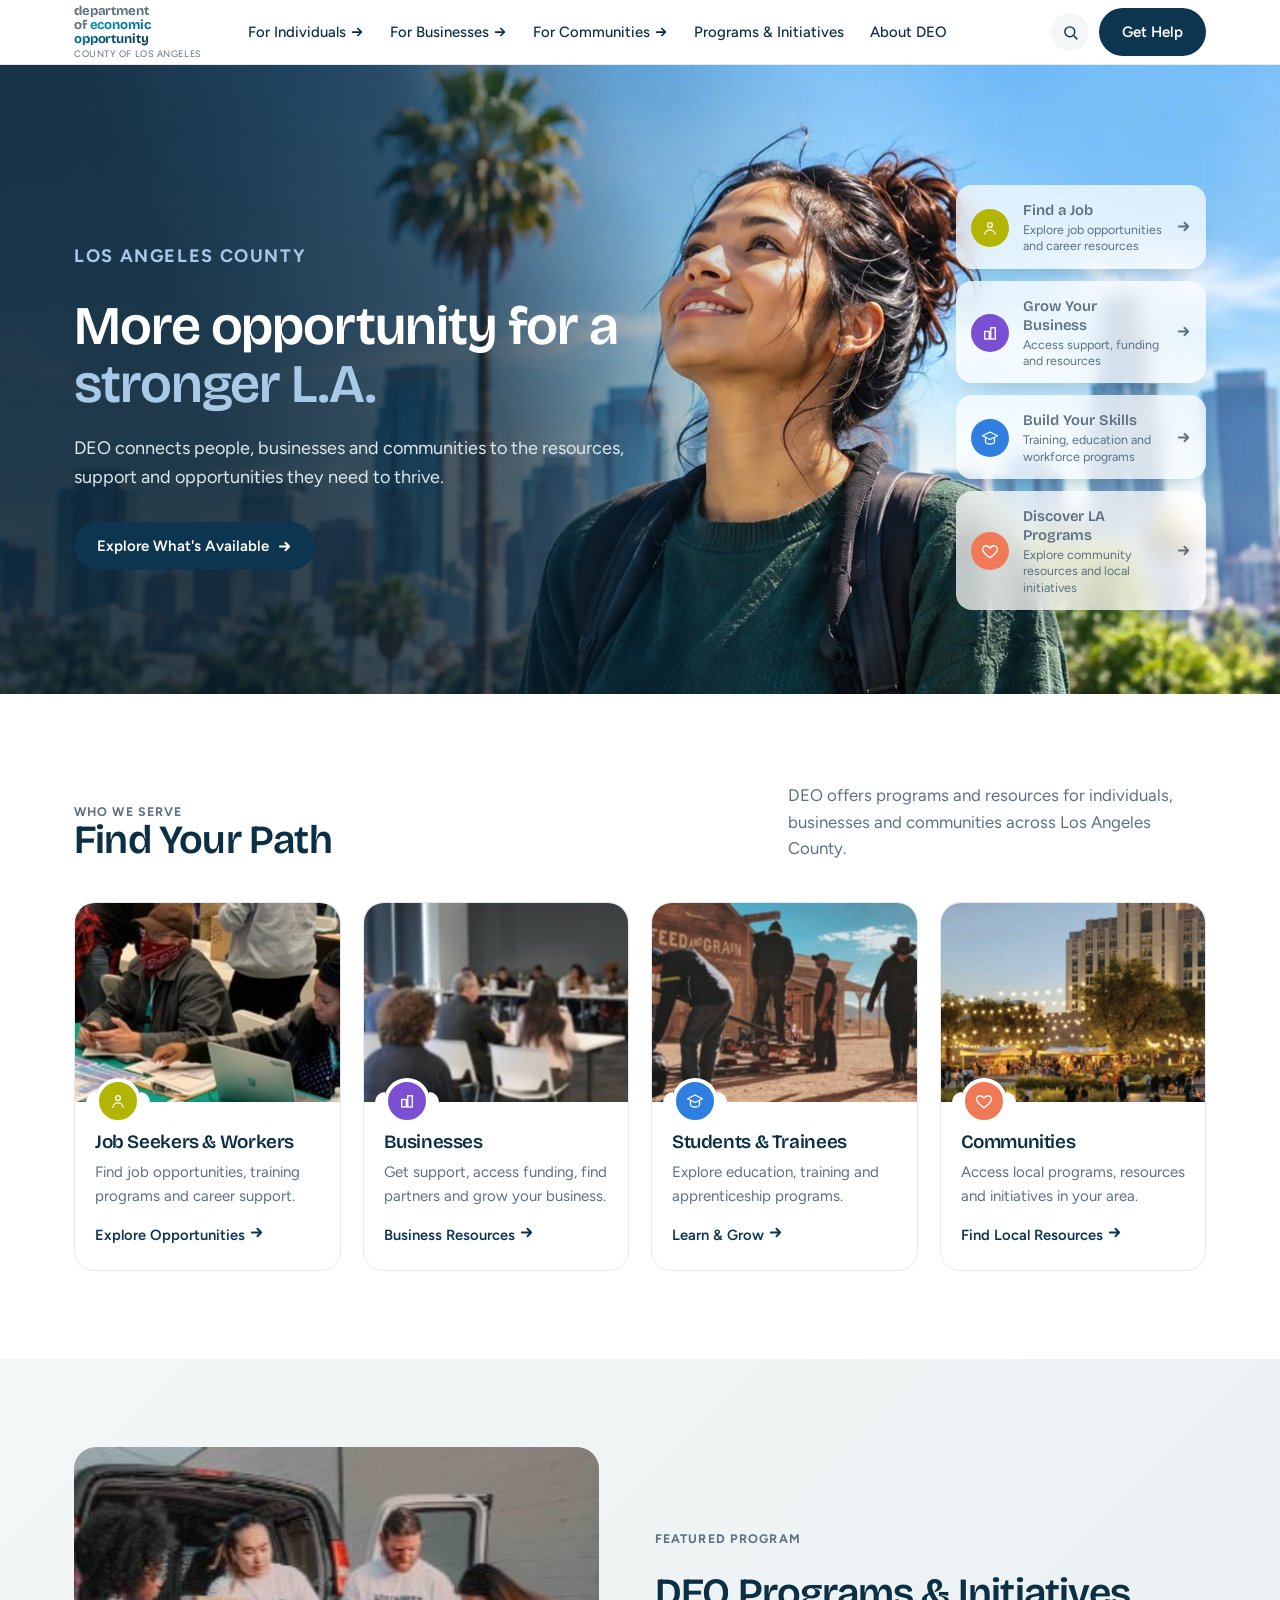
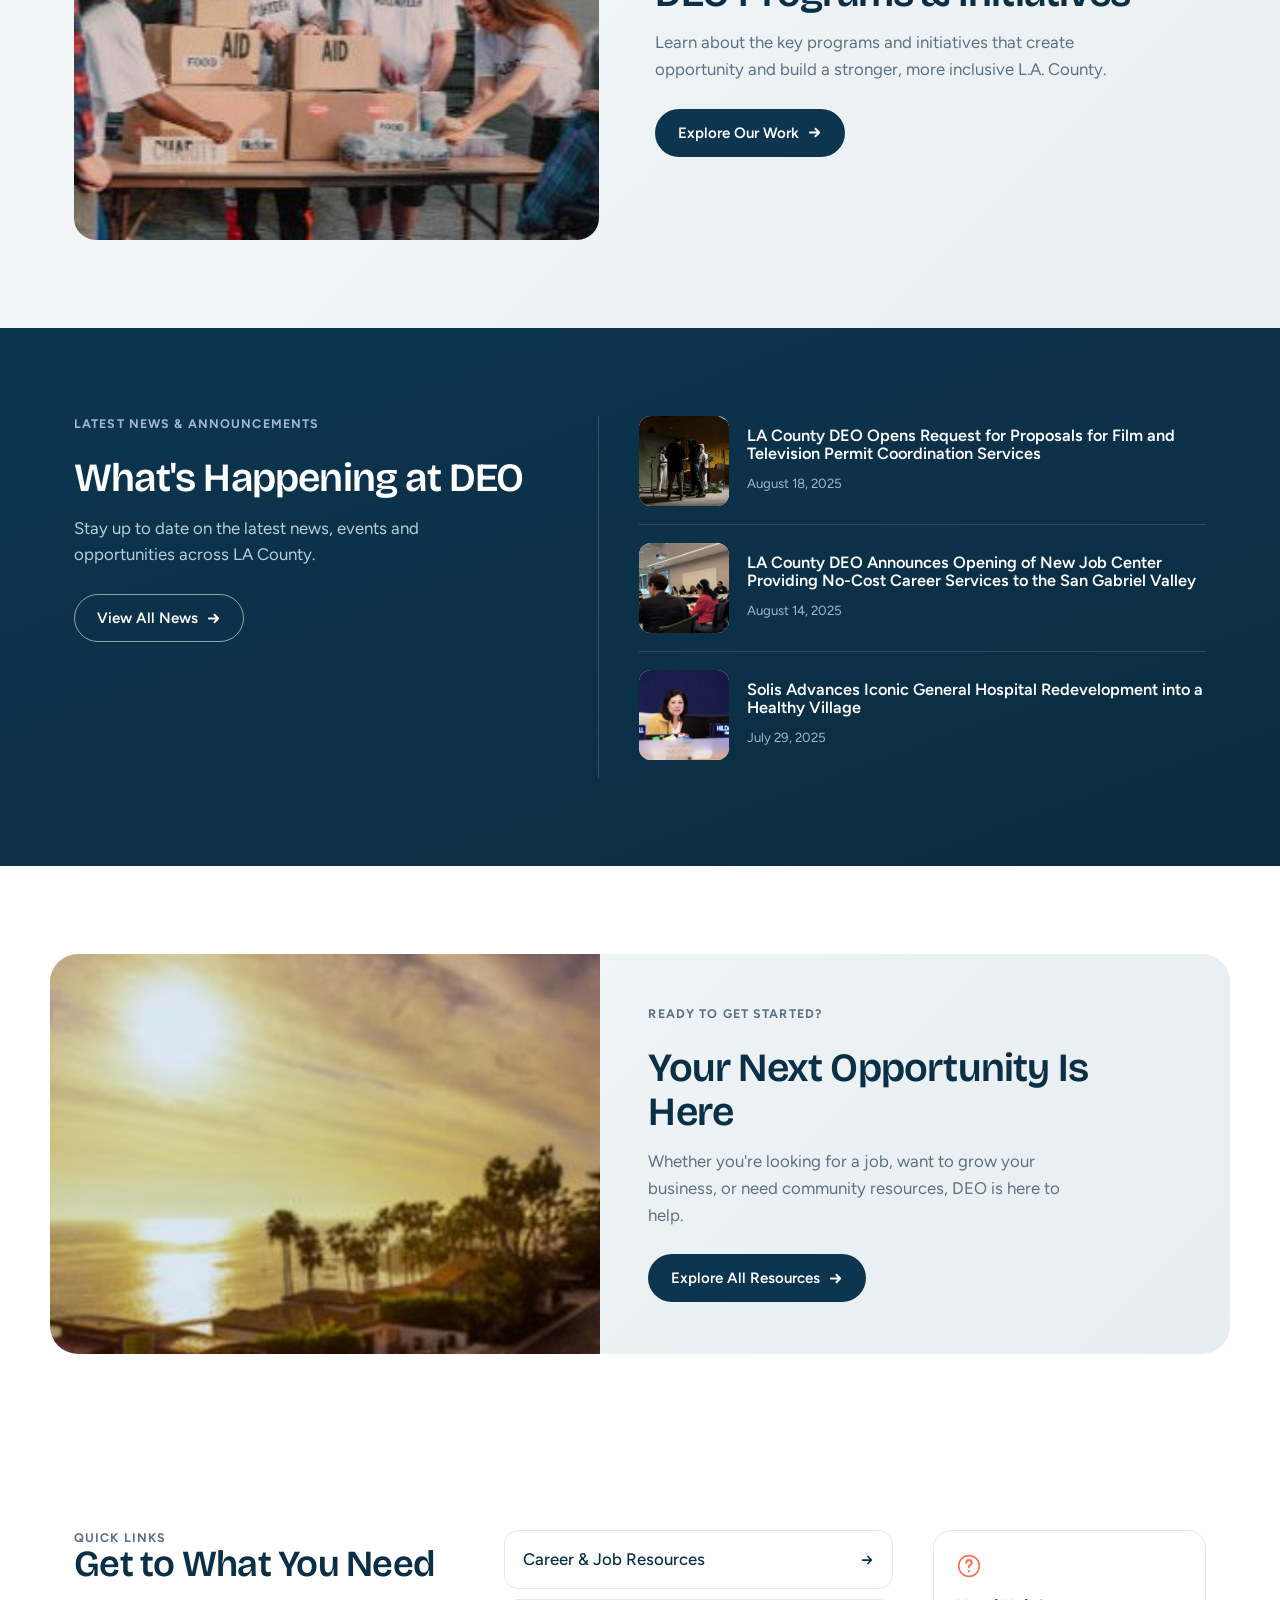
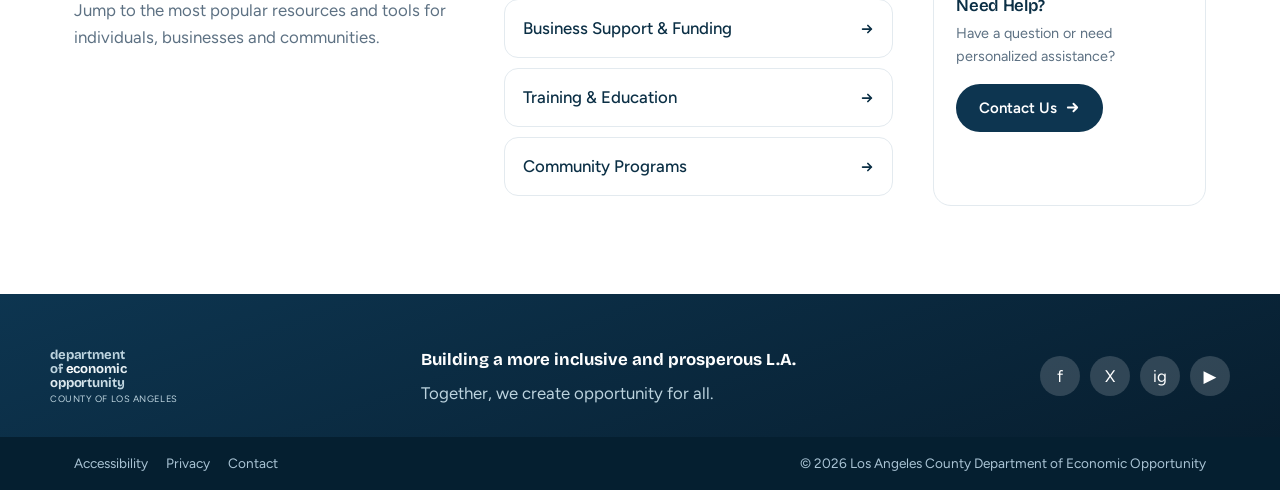
==== index.html @ 2fbd803e "Style changes" ====
<!doctype html>
<html lang="en">
  <head>
    <meta charset="utf-8" />
    <meta
      name="viewport"
      content="width=device-width, initial-scale=1, viewport-fit=cover"
    />
    <meta name="color-scheme" content="light" />
    <title>Department of Economic Opportunity | County of Los Angeles</title>
    <link rel="preconnect" href="https://fonts.googleapis.com" />
    <link rel="preconnect" href="https://fonts.gstatic.com" crossorigin />
    <link
      href="https://fonts.googleapis.com/css2?family=Bricolage+Grotesque:wght@500;600;700&family=Figtree:wght@400;500;600&display=swap"
      rel="stylesheet"
    />
    <link rel="stylesheet" href="style.css" />
  </head>
  <body>
    <header class="bar" id="top">
      <div class="w">
        <a
          class="logo"
          href="#top"
          aria-label="Department of Economic Opportunity, home"
          ><span
            ><b
              ><i class="l1">department of </i>
              <i class="l2">economic opportunity</i></b
            ><small>County of Los Angeles</small></span
          ></a
        >
        <button class="menu" aria-label="Menu" aria-expanded="false" id="mb">
          ☰
        </button>
        <nav id="nav" aria-label="Main"></nav>
        <div class="tools">
          <button class="ic-btn" aria-label="Search">
            <svg
              width="17"
              height="17"
              viewBox="0 0 24 24"
              fill="none"
              aria-hidden="true"
            >
              <circle
                cx="11"
                cy="11"
                r="7"
                stroke="currentColor"
                stroke-width="2"
              />
              <path
                d="M21 21l-4-4"
                stroke="currentColor"
                stroke-width="2"
                stroke-linecap="round"
              />
            </svg></button
          ><a class="btn" href="#contact"><span>Get Help</span></a>
        </div>
      </div>
    </header>

    <main>
      <div
        class="hero"
        style="
          background-image: url([data-uri]);
        "
      >
        <div class="w">
          <div>
            <p class="eyebrow">Los Angeles County</p>
            <h1>More opportunity for a <span class="t">stronger L.A.</span></h1>
            <p>
              DEO connects people, businesses and communities to the resources,
              support and opportunities they need to thrive.
            </p>
            <a class="btn" href="#path"
              >Explore What's Available
              <svg
                class="arrow"
                width="15"
                height="15"
                viewBox="0 0 16 16"
                aria-hidden="true"
              >
                <path
                  d="M3 8h10M9 4l4 4-4 4"
                  fill="none"
                  stroke="currentColor"
                  stroke-width="2"
                  stroke-linecap="round"
                  stroke-linejoin="round"
                />
              </svg>
            </a>
          </div>
          <div class="qcard" id="qcard"></div>
        </div>
      </div>

      <section id="path">
        <div class="w">
          <div class="hd2">
            <div>
              <p class="eyebrow">Who We Serve</p>
              <h2>Find Your Path</h2>
            </div>
            <p>
              DEO offers programs and resources for individuals, businesses and
              communities across Los Angeles County.
            </p>
          </div>
          <div class="path" id="pathgrid"></div>
        </div>
      </section>

      <section class="feat">
        <div class="w">
          <div class="ph">
            <img
              src="[data-uri]"
              alt="Volunteers packing food and supply boxes for a community aid distribution"
            />
          </div>
          <div>
            <p class="eyebrow">Featured Program</p>
            <h2>DEO Programs &amp; Initiatives</h2>
            <p>
              Learn about the key programs and initiatives that create
              opportunity and build a stronger, more inclusive L.A. County.
            </p>
            <a class="btn" href="#initiatives"
              >Explore Our Work
              <svg
                class="arrow"
                width="15"
                height="15"
                viewBox="0 0 16 16"
                aria-hidden="true"
              >
                <path
                  d="M3 8h10M9 4l4 4-4 4"
                  fill="none"
                  stroke="currentColor"
                  stroke-width="2"
                  stroke-linecap="round"
                  stroke-linejoin="round"
                />
              </svg>
            </a>
          </div>
        </div>
      </section>

      <section class="news" id="news">
        <div class="w">
          <div>
            <p class="eyebrow" style="color: #9db8d6">
              Latest News &amp; Announcements
            </p>
            <h2>What's Happening at DEO</h2>
            <p>
              Stay up to date on the latest news, events and opportunities
              across LA County.
            </p>
            <a class="btn o" href="#"
              >View All News
              <svg
                class="arrow"
                width="15"
                height="15"
                viewBox="0 0 16 16"
                aria-hidden="true"
              >
                <path
                  d="M3 8h10M9 4l4 4-4 4"
                  fill="none"
                  stroke="currentColor"
                  stroke-width="2"
                  stroke-linecap="round"
                  stroke-linejoin="round"
                />
              </svg>
            </a>
          </div>
          <div class="nlist" id="nlist"></div>
        </div>
      </section>

      <section class="cta">
        <div class="w">
          <div class="ph">
            <img
              src="[data-uri]"
              alt="Sunset over palm trees and the Los Angeles coastline"
            />
          </div>
          <div class="body">
            <p class="eyebrow">Ready to Get Started?</p>
            <h2>Your Next Opportunity Is Here</h2>
            <p>
              Whether you're looking for a job, want to grow your business, or
              need community resources, DEO is here to help.
            </p>
            <a class="btn" href="#path"
              >Explore All Resources
              <svg
                class="arrow"
                width="15"
                height="15"
                viewBox="0 0 16 16"
                aria-hidden="true"
              >
                <path
                  d="M3 8h10M9 4l4 4-4 4"
                  fill="none"
                  stroke="currentColor"
                  stroke-width="2"
                  stroke-linecap="round"
                  stroke-linejoin="round"
                />
              </svg>
            </a>
          </div>
        </div>
      </section>

      <section class="ql">
        <div class="w">
          <div>
            <p class="eyebrow">Quick Links</p>
            <h2>Get to What You Need</h2>
            <p>
              Jump to the most popular resources and tools for individuals,
              businesses and communities.
            </p>
          </div>
          <div class="qllist" id="qllist"></div>
          <div class="help">
            <svg
              width="26"
              height="26"
              viewBox="0 0 24 24"
              fill="none"
              aria-hidden="true"
            >
              <path
                d="M12 17h.01M9.5 9a2.5 2.5 0 0 1 5 0c0 1.5-1.5 2-2 2.5-.4.4-.5.7-.5 1.5"
                stroke="currentColor"
                stroke-width="2"
                stroke-linecap="round"
                stroke-linejoin="round"
              />
              <circle
                cx="12"
                cy="12"
                r="9.5"
                stroke="currentColor"
                stroke-width="1.6"
              />
            </svg>
            <h3>Need Help?</h3>
            <p>Have a question or need personalized assistance?</p>
            <a class="btn" href="#contact"
              >Contact Us
              <svg
                class="arrow"
                width="15"
                height="15"
                viewBox="0 0 16 16"
                aria-hidden="true"
              >
                <path
                  d="M3 8h10M9 4l4 4-4 4"
                  fill="none"
                  stroke="currentColor"
                  stroke-width="2"
                  stroke-linecap="round"
                  stroke-linejoin="round"
                />
              </svg>
            </a>
          </div>
        </div>
      </section>
    </main>

    <footer id="contact">
      <div class="w fmain">
        <a class="logo" href="#top"
          ><span
            ><b>
              <i class="l1" style="color: #bcd3de">department of</i>
              <i
                class="l2"
                style="background-image: linear-gradient(135deg, #fff, #bcd3de)"
                >economic<br />opportunity</i
              > </b
            ><small style="color: #bcd3de">County of Los Angeles</small></span
          ></a
        >
        <div>
          <b
            style="
              font-family: &quot;Bricolage Grotesque&quot;;
              font-size: 1.05rem;
            "
            >Building a more inclusive and prosperous L.A.</b
          >
          <p>Together, we create opportunity for all.</p>
        </div>
        <div class="soc">
          <a href="#" aria-label="Facebook">f</a><a href="#" aria-label="X">X</a
          ><a href="#" aria-label="Instagram">ig</a
          ><a href="#" aria-label="YouTube">▶</a>
        </div>
      </div>
      <div class="fbottom">
        <div class="w">
          <div>
            <a href="#">Accessibility</a><a href="#">Privacy</a
            ><a href="#">Contact</a>
          </div>
          <span
            >© 2026 Los Angeles County Department of Economic Opportunity</span
          >
        </div>
      </div>
    </footer>

    <script>
      const AR =
        '<svg class="ar" width="15" height="15" viewBox="0 0 16 16" aria-hidden="true"><path d="M3 8h10M9 4l4 4-4 4" fill="none" stroke="currentColor" stroke-width="2" stroke-linecap="round" stroke-linejoin="round"/></svg>';
      const CH =
        '<svg class="ch" width="14" height="14" viewBox="0 0 16 16" aria-hidden="true"><path d="M3 8h10M9 4l4 4-4 4" fill="none" stroke="currentColor" stroke-width="2" stroke-linecap="round" stroke-linejoin="round"/></svg>';

      const NAV = {
        "For Individuals": [
          "America's Job Centers of California",
          "Youth@Work Program",
          "High Road Training Partnerships",
          "Workforce Development Board",
        ],
        "For Businesses": [
          "Office of Small Business",
          "Sidewalk Vending Program",
          "Small Business Commission",
          "Life Sciences Industry",
          "Arts, Media, and Entertainment",
          "Malibu-Topanga Business Interruption Fund",
        ],
        "For Communities": [
          "Capital Development",
          "RENOVATE Facade Improvement Program",
        ],
      };

      const PATH = [
        [
          "Job Seekers & Workers",
          "Find job opportunities, training programs and career support.",
          "Explore Opportunities",
          "job",
          "avocado",
          "A career counselor helping a job seeker at a laptop",
        ],
        [
          "Businesses",
          "Get support, access funding, find partners and grow your business.",
          "Business Resources",
          "biz",
          "purple",
          "A small business advisory meeting around a table",
        ],
        [
          "Students & Trainees",
          "Explore education, training and apprenticeship programs.",
          "Learn & Grow",
          "train",
          "blue",
          "A High Road Training Partnerships film crew on a training set",
        ],
        [
          "Communities",
          "Access local programs, resources and initiatives in your area.",
          "Find Local Resources",
          "comm",
          "coral",
          "A community plaza lit up at dusk",
        ],
      ];
      const QUICK = [
        [
          "Find a Job",
          "Explore job opportunities and career resources",
          "avocado",
        ],
        [
          "Grow Your Business",
          "Access support, funding and resources",
          "purple",
        ],
        [
          "Build Your Skills",
          "Training, education and workforce programs",
          "blue",
        ],
        [
          "Discover LA Programs",
          "Explore community resources and local initiatives",
          "coral",
        ],
      ];
      const NW = [
        [
          "LA County DEO Opens Request for Proposals for Film and Television Permit Coordination Services",
          "August 18, 2025",
          "news_film",
        ],
        [
          "LA County DEO Announces Opening of New Job Center Providing No-Cost Career Services to the San Gabriel Valley",
          "August 14, 2025",
          "news_sg",
        ],
        [
          "Solis Advances Iconic General Hospital Redevelopment into a Healthy Village",
          "July 29, 2025",
          "news_solis",
        ],
      ];
      const QL = [
        "Career & Job Resources",
        "Business Support & Funding",
        "Training & Education",
        "Community Programs",
      ];
      const ICON = {
        avocado:
          '<svg width="18" height="18" viewBox="0 0 24 24" fill="none"><circle cx="12" cy="8" r="3.2" stroke="white" stroke-width="1.8"/><path d="M5 20c1.2-3.8 4-5.6 7-5.6s5.8 1.8 7 5.6" stroke="white" stroke-width="1.8" stroke-linecap="round"/></svg>',
        purple:
          '<svg width="18" height="18" viewBox="0 0 24 24" fill="none"><rect x="5" y="10" width="6" height="10" stroke="white" stroke-width="1.8"/><rect x="13" y="5" width="6" height="15" stroke="white" stroke-width="1.8"/></svg>',
        blue: '<svg width="18" height="18" viewBox="0 0 24 24" fill="none"><path d="M12 4 2 9l10 5 10-5-10-5Z" stroke="white" stroke-width="1.8" stroke-linejoin="round"/><path d="M6 12v5c0 1.5 2.8 3 6 3s6-1.5 6-3v-5" stroke="white" stroke-width="1.8"/></svg>',
        coral:
          '<svg width="18" height="18" viewBox="0 0 24 24" fill="none"><path d="M12 21s-7-4.6-9.3-8.8C1 8.7 3 5 6.7 5c2 0 3.4 1 5.3 3 1.9-2 3.3-3 5.3-3C21 5 23 8.7 21.3 12.2 19 16.4 12 21 12 21Z" stroke="white" stroke-width="1.8" stroke-linejoin="round"/></svg>',
      };
      const PHOTOS = {
        job: "[data-uri]",
        biz: "[data-uri]",
        train:
          "[data-uri]",
        comm: "[data-uri]",
        featured:
          "[data-uri]",
        cta: "[data-uri]",
        news_film:
          "[data-uri]",
        news_sg:
          "[data-uri]",
        news_solis:
          "[data-uri]",
      };
      const $ = (s) => document.querySelector(s);
      $("#nav").innerHTML =
        Object.keys(NAV)
          .map(
            (k) =>
              `<div class="dd"><button>${k}${CH}</button><ul>${NAV[k].map((x) => `<li><a href="#path">${x}</a></li>`).join("")}</ul></div>`,
          )
          .join("") +
        '<a href="#initiatives">Programs & Initiatives</a><a href="#">About DEO</a>';
      $("#qcard").innerHTML = QUICK.map(
        (x) =>
          `<a href="#path"><span class="ico" style="background:var(--${x[2]})">${ICON[x[2]]}</span><span><b>${x[0]}</b><span>${x[1]}</span></span>${AR}</a>`,
      ).join("");
      $("#pathgrid").innerHTML = PATH.map(
        (x) =>
          `<article class="pcard"><div class="ph"><img src="${PHOTOS[x[3]]}" alt="${x[5]}"></div><div class="body"><span class="dot" style="background:var(--${x[4]})">${ICON[x[4]]}</span><h3>${x[0]}</h3><p>${x[1]}</p><a class="link" href="#help">${x[2]} ${AR}</a></div></article>`,
      ).join("");
      $("#nlist").innerHTML = NW.map(
        (x) =>
          `<article class="nitem"><div class="ph"><img src="${PHOTOS[x[2]]}" alt=""></div><div><h3>${x[0]}</h3><time>${x[1]}</time></div></article>`,
      ).join("");
      $("#qllist").innerHTML = QL.map((x) => `<a href="#">${x}${CH}</a>`).join(
        "",
      );
      $("#mb").onclick = () => {
        const b = $(".bar");
        b.classList.toggle("open");
        $("#mb").setAttribute("aria-expanded", b.classList.contains("open"));
      };
      document.addEventListener("click", (e) => {
        if (e.target.closest("nav a")) $(".bar").classList.remove("open");
      });
    </script>
  </body>
</html>
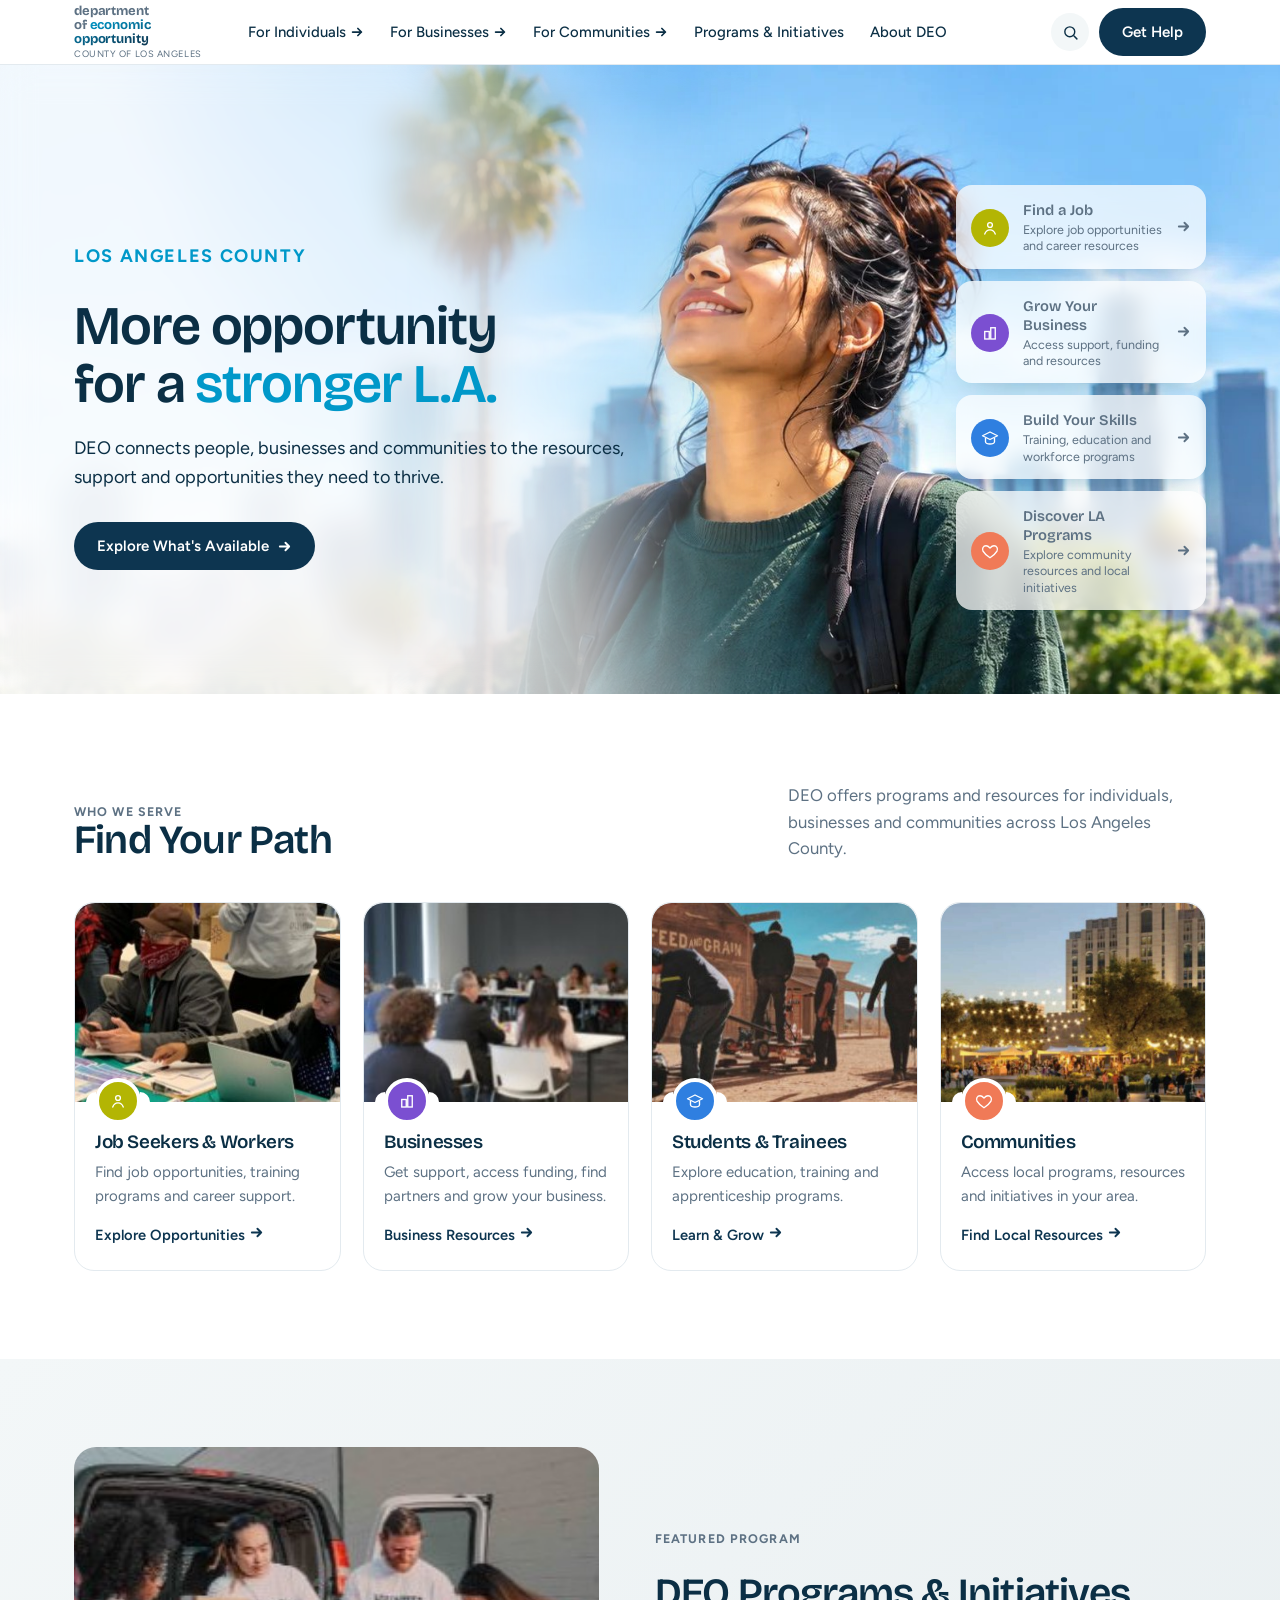
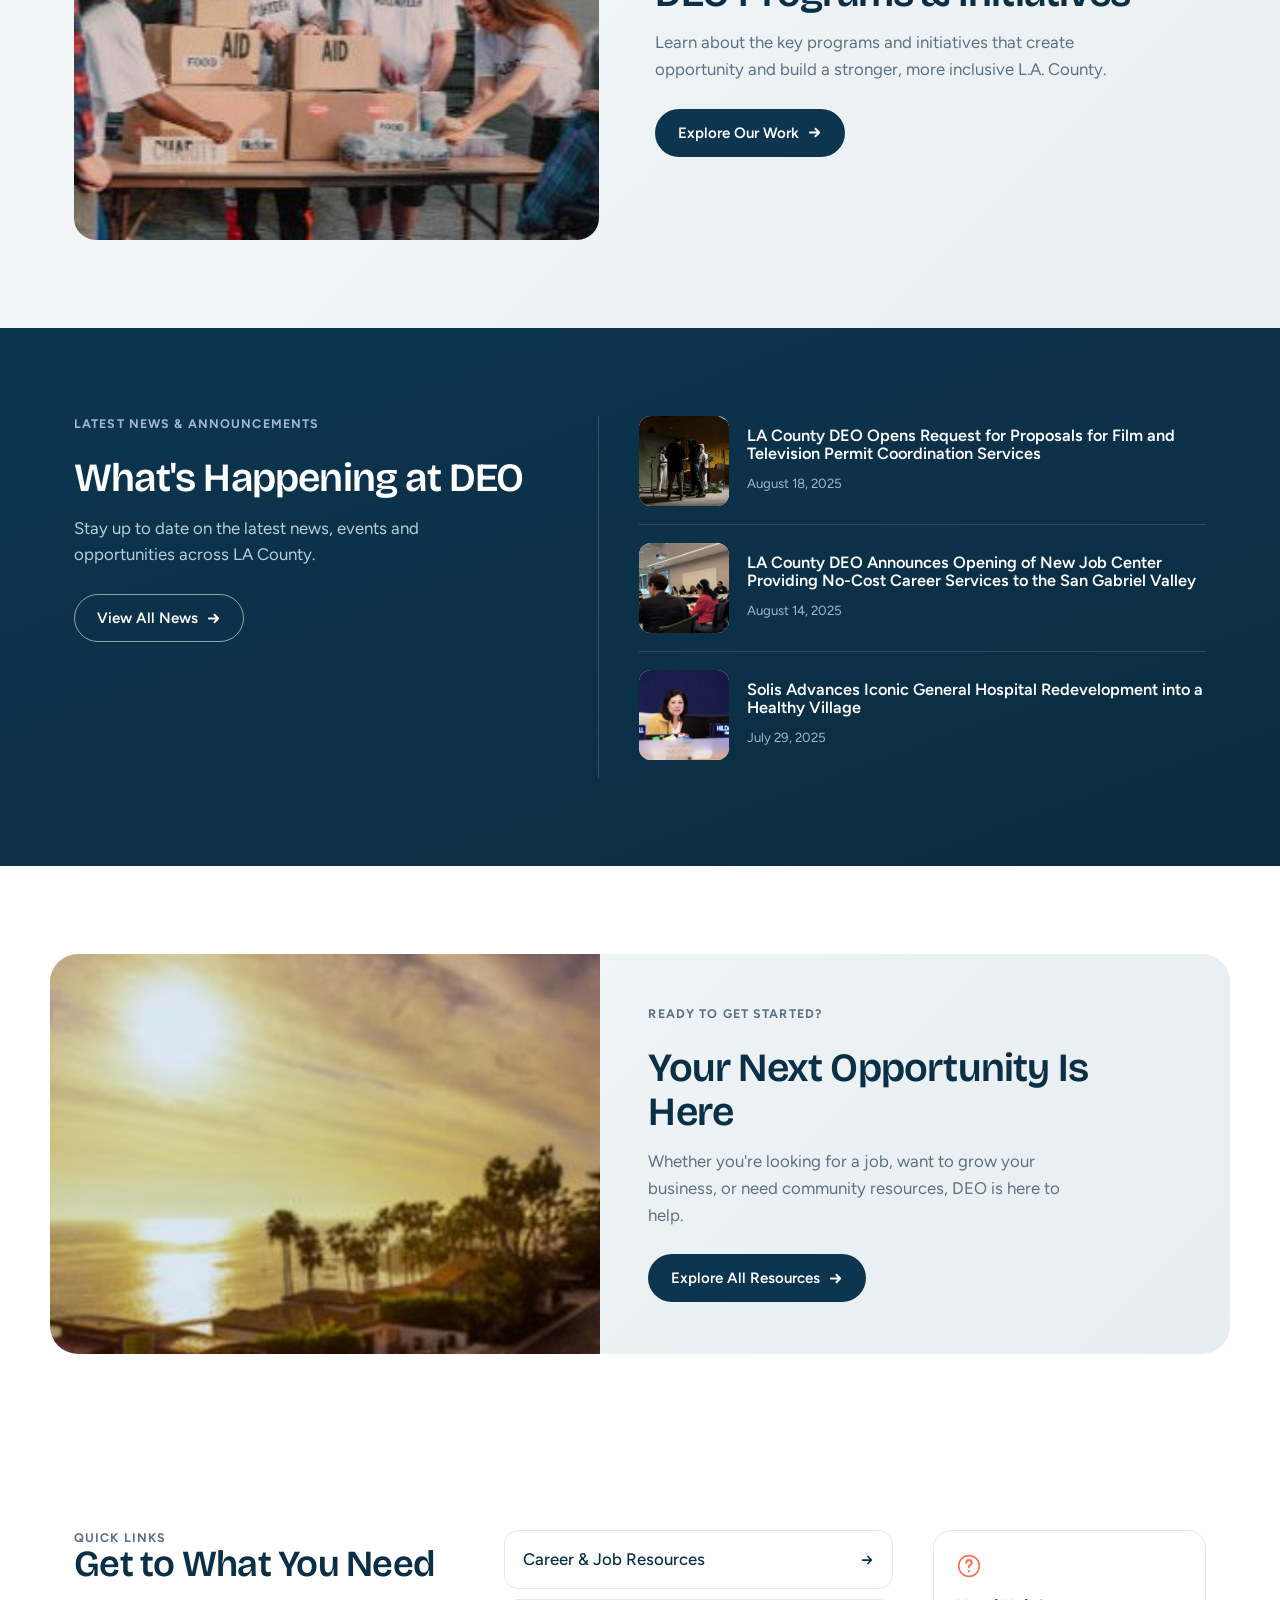
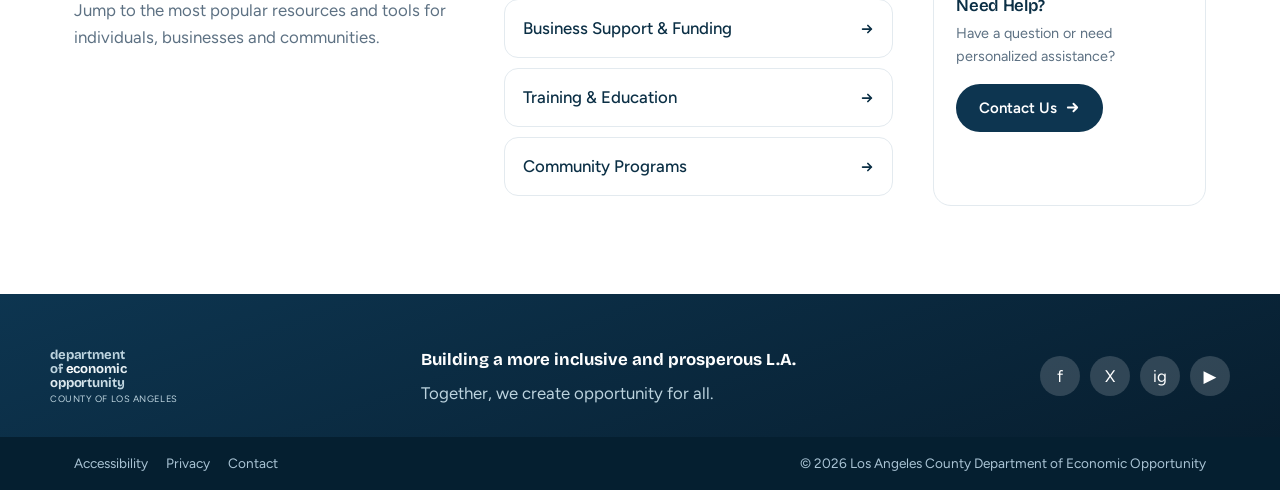
==== commit b00f43a0: "Alternative light hero" ====
--- a/index.html
+++ b/index.html
@@ -14,7 +14,7 @@
       href="https://fonts.googleapis.com/css2?family=Bricolage+Grotesque:wght@500;600;700&family=Figtree:wght@400;500;600&display=swap"
       rel="stylesheet"
     />
-    <link rel="stylesheet" href="style.css" />
+    <link rel="stylesheet" href="style-alt.css" />
   </head>
   <body>
     <header class="bar" id="top">
--- a/style-alt.css
+++ b/style-alt.css
@@ -0,0 +1,783 @@
+:root {
+  color-scheme: light;
+  --ink: #0b2f45;
+  --mute: #5d7183;
+  --line: #e3eaef;
+  --teal: #35e6fc;
+  --tealD: #0098c9;
+  --deep: #0d3550;
+  --panel: #f3f7f8;
+  --avocado: #b3b503;
+  --purple: #7b4fd1;
+  --blue: #2f7fe0;
+  --coral: #f07a57;
+  --g-avocado: linear-gradient(135deg, #0d3550, #0d3550);
+  --g-purple: linear-gradient(135deg, #7b4fd1, #7b4fd1);
+  --g-blue: linear-gradient(135deg, #2f7fe0, #2f7fe0);
+  --g-coral: linear-gradient(135deg, #f07a57, #f07a57);
+  --g-btn: linear-gradient(135deg, var(--avocado), var(--deep));
+  --g-btnH: linear-gradient(135deg, var(--deep), #071a28);
+  box-sizing: border-box;
+  padding-top: env(safe-area-inset-top, 0px);
+  padding-bottom: env(safe-area-inset-bottom, 0px);
+}
+html {
+  scroll-padding-top: calc(66px + env(safe-area-inset-top, 0px));
+  scroll-behavior: smooth;
+  background: #fff;
+}
+*,
+*::before,
+*::after {
+  box-sizing: border-box;
+}
+body {
+  margin: 0;
+  background: #fff;
+  color: var(--ink);
+  font:
+    400 1.05rem/1.6 Figtree,
+    system-ui,
+    sans-serif;
+}
+a {
+  color: inherit;
+}
+h1,
+h2,
+h3 {
+  font-family: "Bricolage Grotesque", Figtree, sans-serif;
+  font-weight: 600;
+  line-height: 1.08;
+  margin: 0;
+  letter-spacing: -0.02em;
+}
+.eyebrow {
+  font: 700 0.78rem Figtree;
+  letter-spacing: 0.09em;
+  text-transform: uppercase;
+  color: var(--avocado);
+  margin: 0 0 10px;
+}
+:focus-visible {
+  outline: 3px solid var(--teal);
+  outline-offset: 3px;
+  border-radius: 6px;
+}
+.w {
+  max-width: 1180px;
+  margin: 0 auto;
+  padding: 0 24px;
+}
+.arrow {
+  display: inline-block;
+  transition: transform 0.18s;
+}
+a:hover .arrow {
+  transform: translateX(4px);
+}
+/* bar */
+.bar {
+  position: sticky;
+  top: env(safe-area-inset-top, 0px);
+  z-index: 9;
+  background: #ffffffbb;
+  backdrop-filter: blur(14px);
+  border-bottom: 1px solid var(--line);
+}
+.bar .w {
+  display: flex;
+  align-items: center;
+  gap: 22px;
+  height: 64px;
+}
+.logo {
+  display: flex;
+  align-items: center;
+  gap: 10px;
+  text-decoration: none;
+  text-wrap: balance;
+  flex: none;
+}
+.logo b {
+  display: block;
+  font:
+    700 0.82rem/1.08 "Bricolage Grotesque",
+    sans-serif;
+  letter-spacing: -0.01em;
+  text-wrap: balance;
+  max-width: 5rem;
+}
+.logo i {
+  display: inline;
+  font-style: normal;
+}
+.logo .l1 {
+  color: var(--mute);
+}
+.logo .l2 {
+  background-image: linear-gradient(151deg, var(--tealD), var(--deep));
+  background-clip: text;
+  -webkit-background-clip: text;
+  color: transparent;
+}
+.logo small {
+  display: block;
+  font-size: 0.58rem;
+  line-height: 1.3;
+  color: var(--mute);
+  letter-spacing: 0.06em;
+  text-transform: uppercase;
+  margin-top: 2px;
+}
+nav {
+  margin-left: 12px;
+  display: flex;
+  align-items: center;
+  gap: 2px;
+}
+nav > a,
+.dd > button {
+  font:
+    500 0.93rem Figtree,
+    sans-serif;
+  color: var(--ink);
+  background: none;
+  border: 0;
+  padding: 8px 12px;
+  border-radius: 999px;
+  cursor: pointer;
+  text-decoration: none;
+  display: flex;
+  align-items: center;
+  gap: 4px;
+  white-space: nowrap;
+  transition:
+    color 0.15s,
+    background 0.15s;
+}
+nav > a:hover,
+.dd:hover > button,
+.dd:focus-within > button {
+  background: var(--panel);
+  color: var(--tealD);
+}
+.dd {
+  position: relative;
+}
+.dd ul {
+  position: absolute;
+  left: 0;
+  top: 100%;
+  min-width: 280px;
+  margin: 0;
+  padding: 8px;
+  list-style: none;
+  background: #fff;
+  border: 1px solid var(--line);
+  border-radius: 16px;
+  box-shadow: 0 18px 40px -20px rgba(10, 63, 92, 0.4);
+  display: none;
+}
+.dd:hover ul,
+.dd:focus-within ul {
+  display: block;
+}
+.dd ul a {
+  display: block;
+  padding: 9px 12px;
+  border-radius: 10px;
+  text-decoration: none;
+  font-size: 0.94rem;
+}
+.dd ul a:hover {
+  background: var(--panel);
+  color: var(--tealD);
+}
+.tools {
+  display: flex;
+  align-items: center;
+  gap: 10px;
+  margin-left: auto;
+}
+.ic-btn {
+  width: 38px;
+  height: 38px;
+  border-radius: 50%;
+  background: var(--panel);
+  border: 0;
+  display: grid;
+  place-items: center;
+  color: var(--ink);
+  cursor: pointer;
+  flex: none;
+}
+.btn {
+  display: inline-flex;
+  align-items: center;
+  gap: 8px;
+  padding: 11px 22px;
+  border-radius: 999px;
+  background: var(--deep);
+  color: #fff;
+  text-decoration: none;
+  font-weight: 600;
+  font-size: 0.94rem;
+  border: 1.5px solid transparent;
+  white-space: nowrap;
+  transition:
+    box-shadow 0.2s,
+    background 0.2s;
+}
+.btn:hover {
+  background: var(--tealD);
+}
+.btn.o {
+  background: transparent;
+  color: #fff;
+  border-color: rgba(255, 255, 255, 0.55);
+}
+.btn.o:hover {
+  background: rgba(255, 255, 255, 0.12);
+}
+.menu {
+  display: none;
+  margin-left: auto;
+  background: var(--panel);
+  border: 0;
+  border-radius: 10px;
+  width: 40px;
+  height: 36px;
+  color: inherit;
+  font-size: 1.2rem;
+}
+/* hero */
+.hero {
+  position: relative;
+  padding: 120px 0 84px;
+  overflow: hidden;
+  background: #0a2436 center 30% / cover no-repeat;
+  isolation: isolate;
+  min-height: 560px;
+  display: flex;
+  align-items: center;
+  color: var(--ink);
+}
+.hero::before {
+  content: "";
+  position: absolute;
+  inset: 0;
+  background: linear-gradient(
+    72deg,
+    #ffffffe6 20%,
+    #ffffffad 40%,
+    #ffffff2e 50%,
+    #ffffff00 60%
+  );
+  z-index: 0;
+}
+.hero::after {
+  content: "";
+  position: absolute;
+  inset: 0;
+  background: #ffffff11;
+  mask: linear-gradient(90deg, black 30%, transparent 60%);
+  backdrop-filter: blur(16px);
+  z-index: 0;
+}
+.hero .w {
+  position: relative;
+  z-index: 1;
+  display: grid;
+  grid-template-columns: 1.15fr 0.85fr;
+  gap: 10px;
+  align-items: center;
+}
+.hero h1 {
+  font-size: clamp(2.3rem, 4.6vw, 3.4rem);
+  text-wrap: balance;
+}
+.hero .t {
+  color: var(--tealD);
+}
+.hero p {
+  /* color: #dce9ef; */
+  font-size: 1.13rem;
+  margin: 20px 0 30px;
+  max-width: 46ch;
+}
+.hero .eyebrow {
+  color: var(--tealD);
+}
+.qcard {
+  width: 250px;
+  display: flex;
+  flex-direction: column;
+  gap: 12px;
+  z-index: 2;
+  margin-left: auto;
+}
+.qcard a {
+  display: flex;
+  align-items: center;
+  gap: 14px;
+  background: #ffffffbb;
+  backdrop-filter: blur(10px);
+  border-radius: 16px;
+  padding: 13px 14px;
+  text-decoration: none;
+  box-shadow: 0 16px 30px -14px rgba(10, 63, 92, 0.28);
+  border: 1.5px solid transparent;
+  transition:
+    border-color 0.2s,
+    box-shadow 0.2s;
+}
+.qcard a:hover {
+  border-color: var(--teal);
+  box-shadow: 0 18px 36px -12px rgba(14, 143, 134, 0.35);
+}
+.qcard .ico {
+  width: 38px;
+  height: 38px;
+  border-radius: 50%;
+  background: var(--deep);
+  color: #fff;
+  display: grid;
+  place-items: center;
+  flex: none;
+}
+.qcard b {
+  display: block;
+  font-size: 0.92rem;
+  font-family: "Bricolage Grotesque", sans-serif;
+  font-weight: 600;
+}
+.qcard span {
+  display: block;
+  font-size: 0.78rem;
+  color: var(--mute);
+  line-height: 1.3;
+  margin-top: 2px;
+}
+.qcard svg.ar {
+  margin-left: auto;
+  flex: none;
+  color: var(--mute);
+}
+@media (min-width: 901px) {
+  .hero .w {
+    grid-template-columns: 1fr 1fr;
+  }
+}
+/* find your path */
+section {
+  padding: 88px 0;
+}
+.hd2 {
+  display: flex;
+  justify-content: space-between;
+  gap: 40px;
+  align-items: end;
+  margin-bottom: 40px;
+}
+.hd2 h2 {
+  font-size: clamp(1.9rem, 3.4vw, 2.5rem);
+}
+.hd2 p {
+  color: var(--mute);
+  max-width: 38ch;
+  margin: 0;
+}
+.path {
+  display: grid;
+  grid-template-columns: repeat(4, 1fr);
+  gap: 22px;
+}
+.pcard {
+  background: #fff;
+  border: 1px solid var(--line);
+  border-radius: 20px;
+  overflow: visible;
+  display: flex;
+  flex-direction: column;
+  transition:
+    border-color 0.2s,
+    box-shadow 0.2s,
+    transform 0.2s;
+}
+.pcard:hover {
+  border-color: var(--teal);
+  box-shadow: 0 16px 34px -20px rgba(14, 143, 134, 0.4);
+  transform: translateY(-3px);
+}
+.pcard:hover .ph img {
+  transform: scale(1.06);
+}
+.ph {
+  position: relative;
+  overflow: hidden;
+  background: var(--panel);
+}
+.ph img {
+  position: absolute;
+  inset: 0;
+  width: 100%;
+  height: 100%;
+  object-fit: cover;
+  display: block;
+  transition: transform 0.4s;
+}
+.pcard .ph {
+  border-radius: 20px 20px 0 0;
+  aspect-ratio: 4/3;
+}
+.pcard .body {
+  padding: 30px 20px 22px;
+  position: relative;
+  display: flex;
+  flex-direction: column;
+  flex: 1;
+}
+.dot {
+  position: absolute;
+  top: -24px;
+  left: 20px;
+  width: 46px;
+  height: 46px;
+  border-radius: 50%;
+  display: grid;
+  place-items: center;
+  color: #fff;
+  border: 4px solid #fff;
+  /* box-shadow: 0 6px 14px -6px rgba(10, 63, 92, 0.4); */
+  background-repeat: no-repeat;
+}
+.dot::before,
+.dot::after {
+  content: "";
+  position: absolute;
+  bottom: 18px;
+  right: -13px;
+  background: #fff;
+  width: 10px;
+  height: 10px;
+  border-radius: 0 10px 0 0;
+  corner-shape: scoop;
+}
+.dot::after {
+  right: 41px;
+  border-radius: 10px 0 0 0;
+}
+.pcard h3 {
+  font-size: 1.18rem;
+  margin-bottom: 8px;
+}
+.pcard p {
+  color: var(--mute);
+  font-size: 0.94rem;
+  margin: 0 0 16px;
+}
+.pcard .link {
+  color: var(--deep);
+  font-weight: 600;
+  font-size: 0.92rem;
+  text-decoration: none;
+  margin-top: auto;
+  transition: color 0.15s;
+}
+.pcard .link:hover {
+  color: var(--tealD);
+}
+/* featured */
+.feat {
+  background-image: linear-gradient(135deg, var(--panel), #e9eff1);
+}
+.feat .w {
+  display: grid;
+  grid-template-columns: 1fr 1.05fr;
+  gap: 56px;
+  align-items: center;
+}
+.feat .ph {
+  border-radius: 22px;
+  aspect-ratio: 16/12;
+}
+.feat .ph img,
+.cta .ph img,
+.nitem .ph img {
+  transition: none;
+}
+.feat h2 {
+  font-size: clamp(1.9rem, 3.4vw, 2.5rem);
+  margin: 0 0 14px;
+}
+.feat p {
+  color: var(--mute);
+  max-width: 42ch;
+  margin: 0 0 26px;
+}
+/* news */
+.news {
+  background-image: linear-gradient(160deg, var(--deep), #0a2c40);
+  color: #fff;
+}
+.news .w {
+  display: grid;
+  grid-template-columns: 1fr 1.3fr;
+  gap: 56px;
+}
+.news h2 {
+  color: #fff;
+  font-size: clamp(1.9rem, 3.4vw, 2.5rem);
+  margin: 0 0 14px;
+}
+.news > .w > div:first-child p {
+  color: #b9cfdb;
+  max-width: 34ch;
+  margin: 0 0 26px;
+}
+.nlist {
+  border-left: 1px solid rgba(255, 255, 255, 0.18);
+  padding-left: 40px;
+}
+.nitem {
+  display: grid;
+  grid-template-columns: 90px 1fr;
+  gap: 18px;
+  padding: 18px 0;
+  border-top: 1px solid rgba(255, 255, 255, 0.14);
+  align-items: center;
+}
+.nitem:first-child {
+  border-top: 0;
+  padding-top: 0;
+}
+.nitem .ph {
+  border-radius: 12px;
+  aspect-ratio: 1/1;
+}
+.nitem h3 {
+  font-size: 1.02rem;
+  font-family: Figtree;
+  font-weight: 600;
+  margin: 0 0 6px;
+  letter-spacing: 0;
+}
+.nitem time {
+  color: #9fb9c8;
+  font-size: 0.83rem;
+}
+/* cta */
+.cta .w {
+  display: grid;
+  grid-template-columns: 1fr 1.1fr;
+  gap: 0;
+  align-items: stretch;
+  background-image: linear-gradient(135deg, var(--panel), #e6edf0);
+  border-radius: 28px;
+  padding-left: 0;
+  overflow: hidden;
+}
+.cta .ph {
+  aspect-ratio: auto;
+  height: 100%;
+  min-height: 280px;
+}
+.cta .body {
+  padding: 52px 48px;
+}
+.cta h2 {
+  font-size: clamp(1.9rem, 3.4vw, 2.5rem);
+  margin: 0 0 14px;
+}
+.cta p {
+  color: var(--mute);
+  max-width: 40ch;
+  margin: 0 0 26px;
+}
+/* quick links */
+.ql .w {
+  display: grid;
+  grid-template-columns: 1fr 1fr 0.7fr;
+  gap: 40px;
+}
+.ql h2 {
+  font-size: clamp(1.8rem, 3vw, 2.3rem);
+  margin: 0 0 12px;
+}
+.ql > .w > div:first-child p {
+  color: var(--mute);
+  max-width: 34ch;
+  margin: 0;
+}
+.qllist a {
+  display: flex;
+  justify-content: space-between;
+  align-items: center;
+  padding: 15px 18px;
+  border: 1px solid var(--line);
+  border-radius: 14px;
+  text-decoration: none;
+  font-weight: 500;
+  margin-bottom: 10px;
+}
+.qllist a:hover {
+  border-color: var(--teal);
+  color: var(--teal);
+}
+.help {
+  background: #fff;
+  border: 1px solid var(--line);
+  border-radius: 18px;
+  padding: 22px;
+}
+.help > svg {
+  color: var(--coral);
+  margin-bottom: 10px;
+}
+.help h3 {
+  font-size: 1.05rem;
+  margin-bottom: 6px;
+}
+.help p {
+  color: var(--mute);
+  font-size: 0.9rem;
+  margin: 0 0 16px;
+}
+/* footer */
+footer {
+  background-image: linear-gradient(160deg, var(--deep), #071c2c);
+  color: #fff;
+}
+.fmain {
+  padding: 52px 0 30px;
+  display: flex;
+  justify-content: space-between;
+  gap: 24px;
+  flex-wrap: wrap;
+  align-items: center;
+}
+.fmain .logo b,
+.fmain .logo small {
+  color: #fff;
+}
+.fmain p {
+  margin: 6px 0 0;
+  color: #bcd3de;
+  max-width: 40ch;
+}
+.soc {
+  display: flex;
+  gap: 10px;
+}
+.soc a {
+  width: 40px;
+  height: 40px;
+  border-radius: 50%;
+  background: rgba(255, 255, 255, 0.16);
+  display: grid;
+  place-items: center;
+  text-decoration: none;
+}
+.fbottom {
+  background: #051f30;
+  padding: 16px 0;
+}
+.fbottom .w {
+  display: flex;
+  justify-content: space-between;
+  gap: 20px;
+  flex-wrap: wrap;
+  font-size: 0.85rem;
+  color: #a9c3d4;
+}
+.fbottom a {
+  text-decoration: none;
+  margin-right: 18px;
+}
+.fbottom a:hover {
+  color: #fff;
+}
+@media (max-width: 980px) {
+  .path {
+    grid-template-columns: repeat(2, 1fr);
+  }
+  .feat .w,
+  .news .w,
+  .cta .w,
+  .ql .w {
+    grid-template-columns: 1fr;
+  }
+  .nlist {
+    border-left: 0;
+    padding-left: 0;
+    border-top: 1px solid rgba(255, 255, 255, 0.18);
+    padding-top: 24px;
+  }
+  .cta .ph {
+    min-height: 220px;
+  }
+}
+@media (max-width: 900px) {
+  .menu {
+    display: block;
+  }
+  nav {
+    position: absolute;
+    left: 0;
+    right: 0;
+    top: 100%;
+    flex-direction: column;
+    align-items: stretch;
+    background: #fff;
+    padding: 12px 24px 20px;
+    border-bottom: 1px solid var(--line);
+    display: none;
+    margin: 0;
+  }
+  .open nav {
+    display: flex;
+  }
+  .dd ul {
+    position: static;
+    display: block;
+    box-shadow: none;
+    border: 0;
+    padding: 0 0 0 10px;
+  }
+  .tools .btn span {
+    display: none;
+  }
+  .qcard {
+    width: 200px;
+  }
+  section {
+    padding: 60px 0;
+  }
+}
+@media (max-width: 640px) {
+  .path {
+    grid-template-columns: 1fr;
+  }
+  .hero .w {
+    grid-template-columns: 1fr;
+  }
+  .qcard {
+    position: static;
+    margin: 20px 0 0;
+    width: 100%;
+  }
+  .hd2 {
+    flex-direction: column;
+    align-items: start;
+  }
+  .cta .body {
+    padding: 36px 26px;
+  }
+}
+@media (prefers-reduced-motion: reduce) {
+  * {
+    transition: none !important;
+    scroll-behavior: auto !important;
+  }
+}
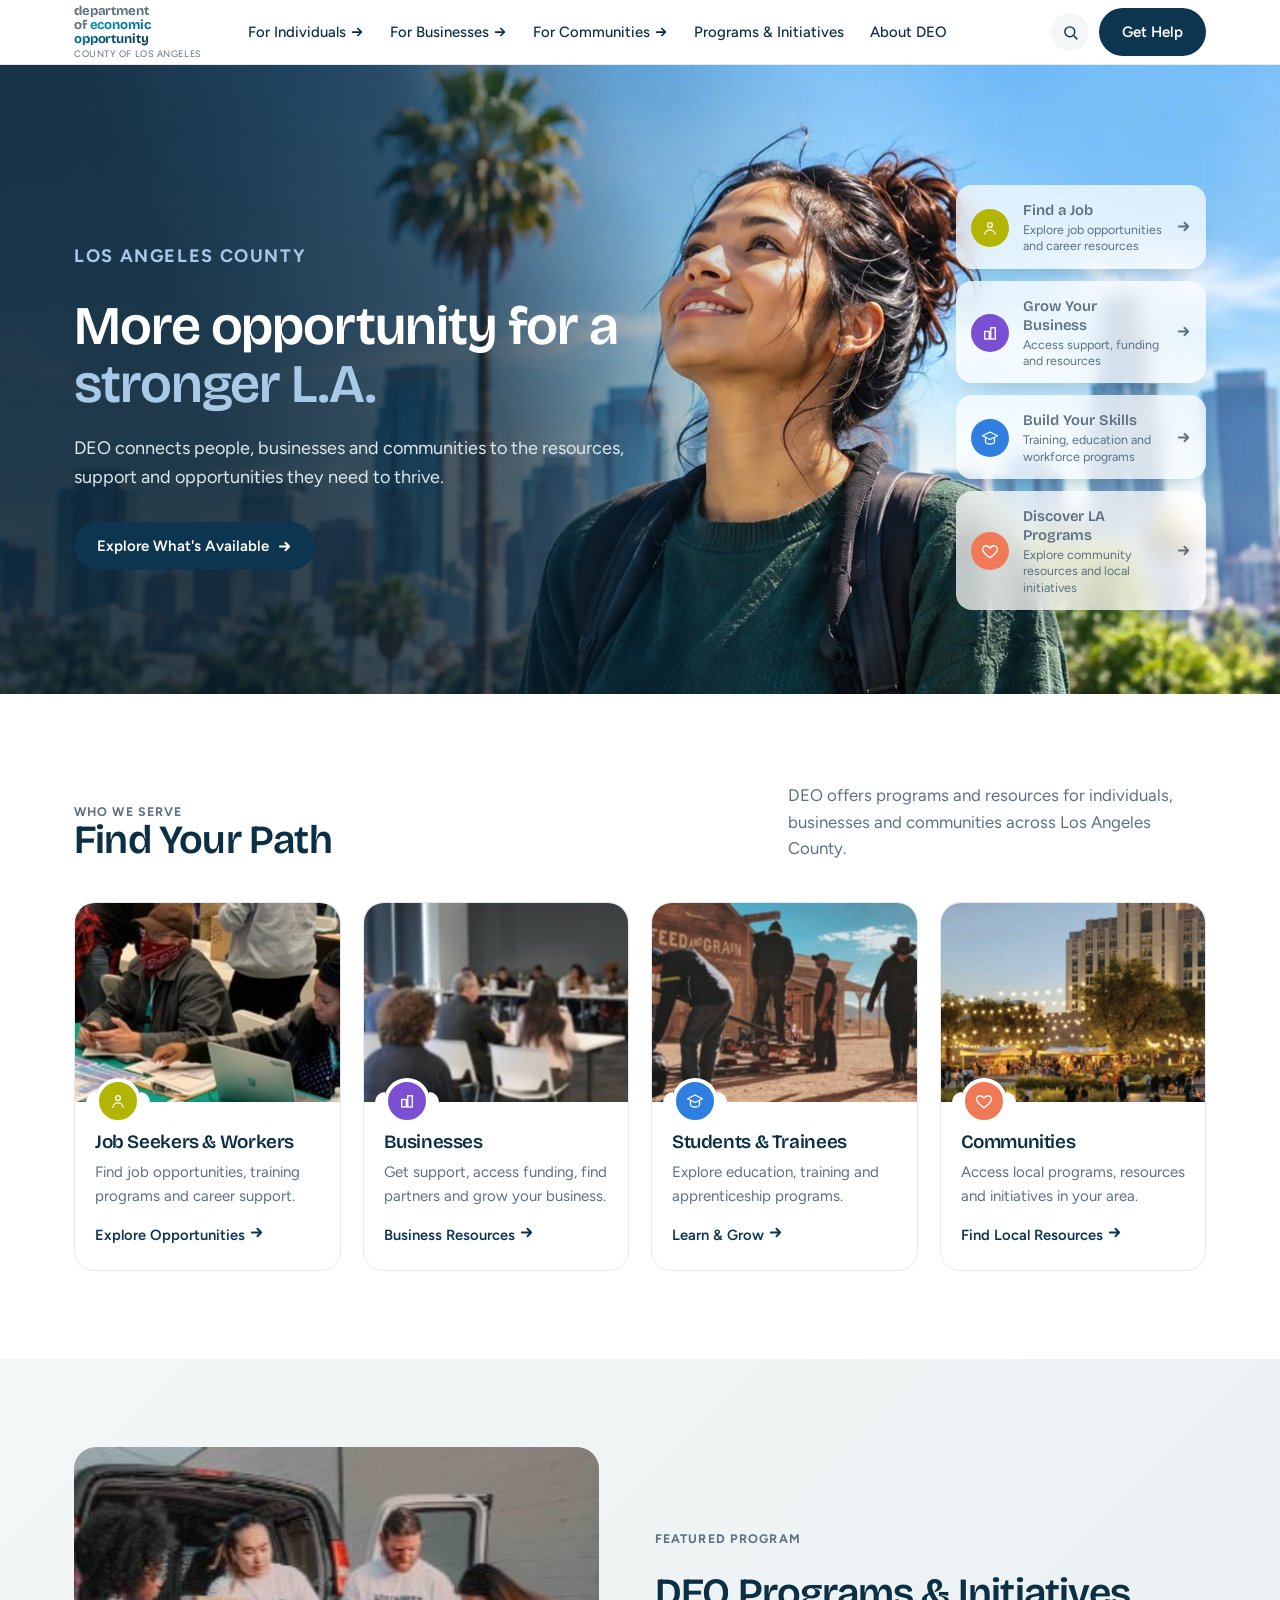
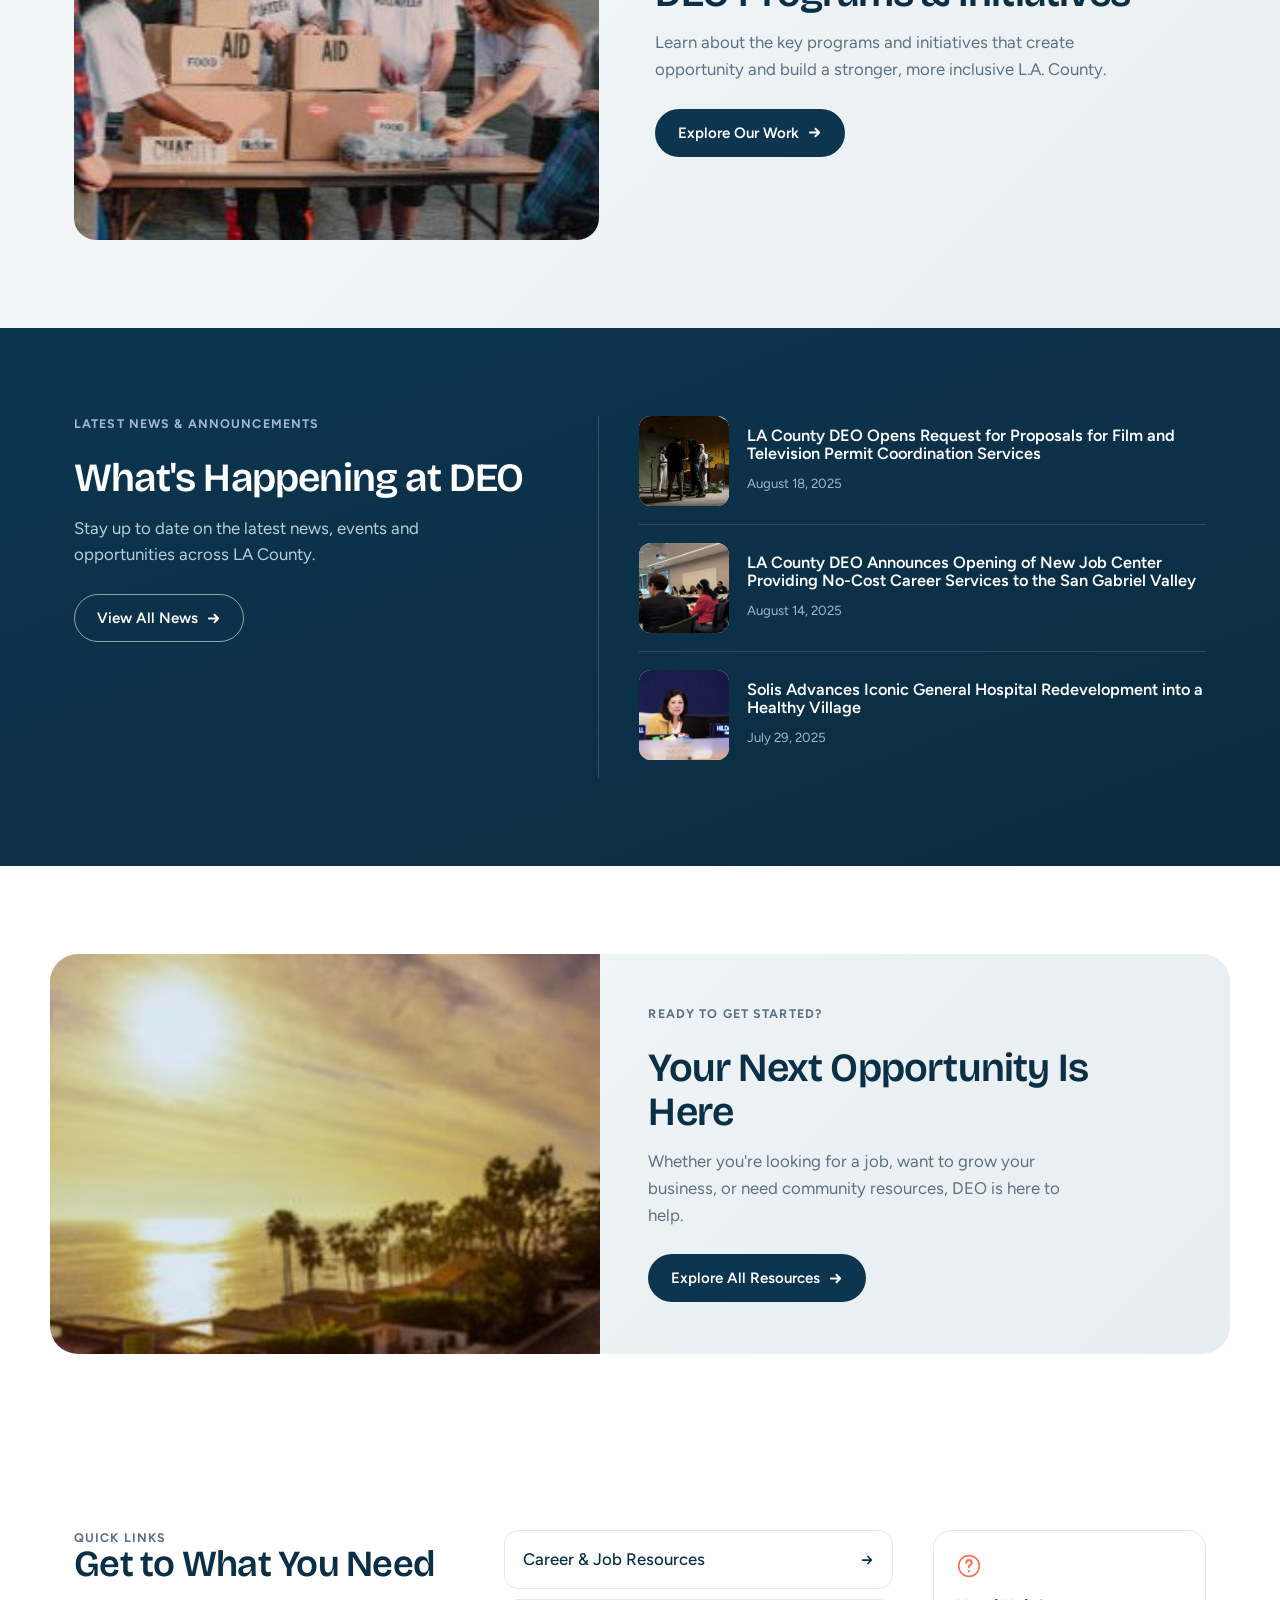
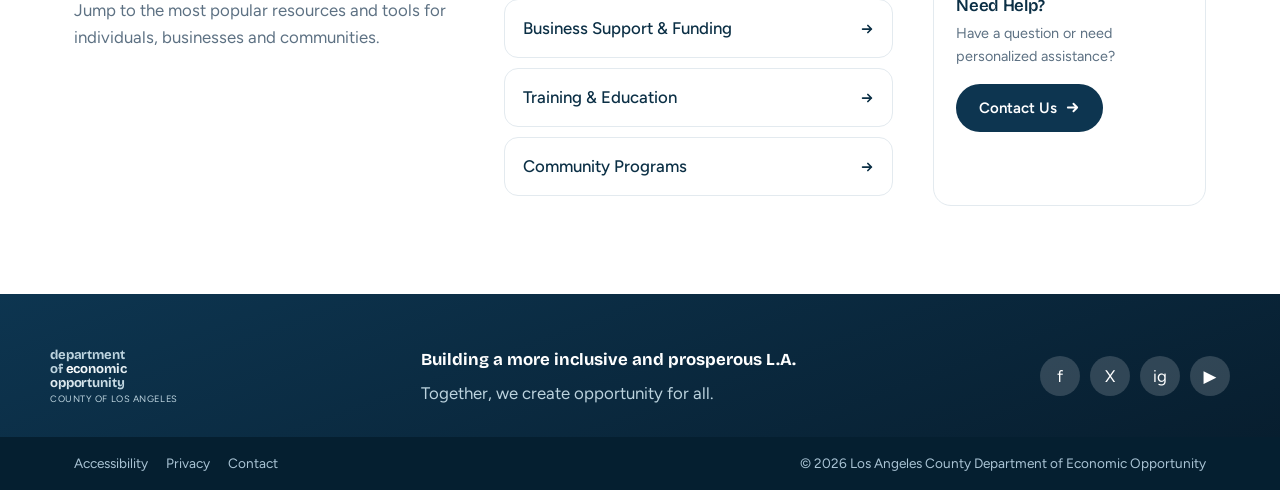
==== commit c0104140: "Update styles and added category page" ====
--- a/index.html
+++ b/index.html
@@ -14,7 +14,7 @@
       href="https://fonts.googleapis.com/css2?family=Bricolage+Grotesque:wght@500;600;700&family=Figtree:wght@400;500;600&display=swap"
       rel="stylesheet"
     />
-    <link rel="stylesheet" href="style-alt.css" />
+    <link rel="stylesheet" href="style.css" />
   </head>
   <body>
     <header class="bar" id="top">
@@ -158,33 +158,35 @@
       <section class="news" id="news">
         <div class="w">
           <div>
-            <p class="eyebrow" style="color: #9db8d6">
-              Latest News &amp; Announcements
-            </p>
-            <h2>What's Happening at DEO</h2>
-            <p>
-              Stay up to date on the latest news, events and opportunities
-              across LA County.
-            </p>
-            <a class="btn o" href="#"
-              >View All News
-              <svg
-                class="arrow"
-                width="15"
-                height="15"
-                viewBox="0 0 16 16"
-                aria-hidden="true"
-              >
-                <path
-                  d="M3 8h10M9 4l4 4-4 4"
-                  fill="none"
-                  stroke="currentColor"
-                  stroke-width="2"
-                  stroke-linecap="round"
-                  stroke-linejoin="round"
-                />
-              </svg>
-            </a>
+            <div class="sticky">
+              <p class="eyebrow" style="color: #9db8d6">
+                Latest News &amp; Announcements
+              </p>
+              <h2>What's Happening at DEO</h2>
+              <p>
+                Stay up to date on the latest news, events and opportunities
+                across LA County.
+              </p>
+              <a class="btn o" href="#"
+                >View All News
+                <svg
+                  class="arrow"
+                  width="15"
+                  height="15"
+                  viewBox="0 0 16 16"
+                  aria-hidden="true"
+                >
+                  <path
+                    d="M3 8h10M9 4l4 4-4 4"
+                    fill="none"
+                    stroke="currentColor"
+                    stroke-width="2"
+                    stroke-linecap="round"
+                    stroke-linejoin="round"
+                  />
+                </svg>
+              </a>
+            </div>
           </div>
           <div class="nlist" id="nlist"></div>
         </div>
--- a/style.css
+++ b/style.css
@@ -0,0 +1,773 @@
+:root {
+  color-scheme: light;
+  --ink: #0b2f45;
+  --mute: #5d7183;
+  --line: #e3eaef;
+  --teal: #35e6fc;
+  --tealD: #0098c9;
+  --deep: #0d3550;
+  --panel: #f3f7f8;
+  --avocado: #b3b503;
+  --purple: #7b4fd1;
+  --blue: #2f7fe0;
+  --coral: #f07a57;
+  --g-avocado: linear-gradient(135deg, #0d3550, #0d3550);
+  --g-purple: linear-gradient(135deg, #7b4fd1, #7b4fd1);
+  --g-blue: linear-gradient(135deg, #2f7fe0, #2f7fe0);
+  --g-coral: linear-gradient(135deg, #f07a57, #f07a57);
+  --g-btn: linear-gradient(135deg, var(--avocado), var(--deep));
+  --g-btnH: linear-gradient(135deg, var(--deep), #071a28);
+  box-sizing: border-box;
+  padding-top: env(safe-area-inset-top, 0px);
+  padding-bottom: env(safe-area-inset-bottom, 0px);
+}
+html {
+  scroll-padding-top: calc(66px + env(safe-area-inset-top, 0px));
+  scroll-behavior: smooth;
+  background: #fff;
+}
+*,
+*::before,
+*::after {
+  box-sizing: border-box;
+}
+body {
+  margin: 0;
+  background: #fff;
+  color: var(--ink);
+  font:
+    400 1.05rem/1.6 Figtree,
+    system-ui,
+    sans-serif;
+}
+a {
+  color: inherit;
+}
+h1,
+h2,
+h3 {
+  font-family: "Bricolage Grotesque", Figtree, sans-serif;
+  font-weight: 600;
+  line-height: 1.08;
+  margin: 0;
+  letter-spacing: -0.02em;
+}
+.eyebrow {
+  font: 700 0.78rem Figtree;
+  letter-spacing: 0.09em;
+  text-transform: uppercase;
+  color: var(--avocado);
+  margin: 0 0 10px;
+}
+:focus-visible {
+  outline: 3px solid var(--teal);
+  outline-offset: 3px;
+  border-radius: 6px;
+}
+.w {
+  max-width: 1180px;
+  margin: 0 auto;
+  padding: 0 24px;
+}
+.arrow {
+  display: inline-block;
+  transition: transform 0.18s;
+}
+a:hover .arrow {
+  transform: translateX(4px);
+}
+/* bar */
+.bar {
+  position: sticky;
+  top: env(safe-area-inset-top, 0px);
+  z-index: 9;
+  background: #ffffffbb;
+  backdrop-filter: blur(14px);
+  border-bottom: 1px solid var(--line);
+}
+.bar .w {
+  display: flex;
+  align-items: center;
+  gap: 22px;
+  height: 64px;
+}
+.logo {
+  display: flex;
+  align-items: center;
+  gap: 10px;
+  text-decoration: none;
+  text-wrap: balance;
+  flex: none;
+}
+.logo b {
+  display: block;
+  font:
+    700 0.82rem/1.08 "Bricolage Grotesque",
+    sans-serif;
+  letter-spacing: -0.01em;
+  text-wrap: balance;
+  max-width: 5rem;
+}
+.logo i {
+  display: inline;
+  font-style: normal;
+}
+.logo .l1 {
+  color: var(--mute);
+}
+.logo .l2 {
+  background-image: linear-gradient(151deg, var(--tealD), var(--deep));
+  background-clip: text;
+  -webkit-background-clip: text;
+  color: transparent;
+}
+.logo small {
+  display: block;
+  font-size: 0.58rem;
+  line-height: 1.3;
+  color: var(--mute);
+  letter-spacing: 0.06em;
+  text-transform: uppercase;
+  margin-top: 2px;
+}
+nav {
+  margin-left: 12px;
+  display: flex;
+  align-items: center;
+  gap: 2px;
+}
+nav > a,
+.dd > button {
+  font:
+    500 0.93rem Figtree,
+    sans-serif;
+  color: var(--ink);
+  background: none;
+  border: 0;
+  padding: 8px 12px;
+  border-radius: 999px;
+  cursor: pointer;
+  text-decoration: none;
+  display: flex;
+  align-items: center;
+  gap: 4px;
+  white-space: nowrap;
+  transition:
+    color 0.15s,
+    background 0.15s;
+}
+nav > a:hover,
+.dd:hover > button,
+.dd:focus-within > button {
+  background: var(--panel);
+  color: var(--tealD);
+}
+.dd {
+  position: relative;
+}
+.dd ul {
+  position: absolute;
+  left: 0;
+  top: 100%;
+  min-width: 280px;
+  margin: 0;
+  padding: 8px;
+  list-style: none;
+  background: #fff;
+  border: 1px solid var(--line);
+  border-radius: 16px;
+  box-shadow: 0 18px 40px -20px rgba(10, 63, 92, 0.4);
+  display: none;
+}
+.dd:hover ul,
+.dd:focus-within ul {
+  display: block;
+}
+.dd ul a {
+  display: block;
+  padding: 9px 12px;
+  border-radius: 10px;
+  text-decoration: none;
+  font-size: 0.94rem;
+}
+.dd ul a:hover {
+  background: var(--panel);
+  color: var(--tealD);
+}
+.tools {
+  display: flex;
+  align-items: center;
+  gap: 10px;
+  margin-left: auto;
+}
+.ic-btn {
+  width: 38px;
+  height: 38px;
+  border-radius: 50%;
+  background: var(--panel);
+  border: 0;
+  display: grid;
+  place-items: center;
+  color: var(--ink);
+  cursor: pointer;
+  flex: none;
+}
+.btn {
+  display: inline-flex;
+  align-items: center;
+  gap: 8px;
+  padding: 11px 22px;
+  border-radius: 999px;
+  background: var(--deep);
+  color: #fff;
+  text-decoration: none;
+  font-weight: 600;
+  font-size: 0.94rem;
+  border: 1.5px solid transparent;
+  white-space: nowrap;
+  transition:
+    box-shadow 0.2s,
+    background 0.2s;
+}
+.btn:hover {
+  background: var(--tealD);
+}
+.btn.o {
+  background: transparent;
+  color: #fff;
+  border-color: rgba(255, 255, 255, 0.55);
+}
+.btn.o:hover {
+  background: rgba(255, 255, 255, 0.12);
+}
+.menu {
+  display: none;
+  margin-left: auto;
+  background: var(--panel);
+  border: 0;
+  border-radius: 10px;
+  width: 40px;
+  height: 36px;
+  color: inherit;
+  font-size: 1.2rem;
+}
+/* hero */
+.hero {
+  position: relative;
+  padding: 120px 0 84px;
+  overflow: hidden;
+  background: #0a2436 center 30% / cover no-repeat;
+  isolation: isolate;
+  min-height: 560px;
+  display: flex;
+  align-items: center;
+}
+.hero::before {
+  content: "";
+  position: absolute;
+  inset: 0;
+  background: linear-gradient(
+    72deg,
+    #061b29d6 20%,
+    #061b29b0 40%,
+    #061b292e 55%,
+    #061b2900 70%
+  );
+  z-index: 0;
+}
+.hero .w {
+  position: relative;
+  z-index: 1;
+  display: grid;
+  grid-template-columns: 1.15fr 0.85fr;
+  gap: 10px;
+  align-items: center;
+}
+.hero h1 {
+  font-size: clamp(2.3rem, 4.6vw, 3.4rem);
+  color: #fff;
+}
+.hero .t {
+  color: #a9c9e8;
+}
+.hero p {
+  color: #dce9ef;
+  font-size: 1.13rem;
+  margin: 20px 0 30px;
+  max-width: 46ch;
+}
+.hero .eyebrow {
+  color: #a9c9e8;
+}
+.qcard {
+  width: 250px;
+  display: flex;
+  flex-direction: column;
+  gap: 12px;
+  z-index: 2;
+  margin-left: auto;
+}
+.qcard a {
+  display: flex;
+  align-items: center;
+  gap: 14px;
+  background: #ffffffbb;
+  backdrop-filter: blur(10px);
+  border-radius: 16px;
+  padding: 13px 14px;
+  text-decoration: none;
+  box-shadow: 0 16px 30px -14px rgba(10, 63, 92, 0.28);
+  border: 1.5px solid transparent;
+  transition:
+    border-color 0.2s,
+    box-shadow 0.2s;
+}
+.qcard a:hover {
+  border-color: var(--teal);
+  box-shadow: 0 18px 36px -12px rgba(14, 143, 134, 0.35);
+}
+.qcard .ico {
+  width: 38px;
+  height: 38px;
+  border-radius: 50%;
+  background: var(--deep);
+  color: #fff;
+  display: grid;
+  place-items: center;
+  flex: none;
+}
+.qcard b {
+  display: block;
+  font-size: 0.92rem;
+  font-family: "Bricolage Grotesque", sans-serif;
+  font-weight: 600;
+}
+.qcard span {
+  display: block;
+  font-size: 0.78rem;
+  color: var(--mute);
+  line-height: 1.3;
+  margin-top: 2px;
+}
+.qcard svg.ar {
+  margin-left: auto;
+  flex: none;
+  color: var(--mute);
+}
+@media (min-width: 901px) {
+  .hero .w {
+    grid-template-columns: 1fr 1fr;
+  }
+}
+/* find your path */
+section {
+  padding: 88px 0;
+}
+.hd2 {
+  display: flex;
+  justify-content: space-between;
+  gap: 40px;
+  align-items: end;
+  margin-bottom: 40px;
+}
+.hd2 h2 {
+  font-size: clamp(1.9rem, 3.4vw, 2.5rem);
+}
+.hd2 p {
+  color: var(--mute);
+  max-width: 38ch;
+  margin: 0;
+}
+.path {
+  display: grid;
+  grid-template-columns: repeat(4, 1fr);
+  gap: 22px;
+}
+.pcard {
+  background: #fff;
+  border: 1px solid var(--line);
+  border-radius: 20px;
+  overflow: visible;
+  display: flex;
+  flex-direction: column;
+  transition:
+    border-color 0.2s,
+    box-shadow 0.2s,
+    transform 0.2s;
+}
+.pcard:hover {
+  border-color: var(--teal);
+  box-shadow: 0 16px 34px -20px rgba(14, 143, 134, 0.4);
+  transform: translateY(-3px);
+}
+.pcard:hover .ph img {
+  transform: scale(1.06);
+}
+.ph {
+  position: relative;
+  overflow: hidden;
+  background: var(--panel);
+}
+.ph img {
+  position: absolute;
+  inset: 0;
+  width: 100%;
+  height: 100%;
+  object-fit: cover;
+  display: block;
+  transition: transform 0.4s;
+}
+.pcard .ph {
+  border-radius: 20px 20px 0 0;
+  aspect-ratio: 4/3;
+}
+.pcard .body {
+  padding: 30px 20px 22px;
+  position: relative;
+  display: flex;
+  flex-direction: column;
+  flex: 1;
+}
+.dot {
+  position: absolute;
+  top: -24px;
+  left: 20px;
+  width: 46px;
+  height: 46px;
+  border-radius: 50%;
+  display: grid;
+  place-items: center;
+  color: #fff;
+  border: 4px solid #fff;
+  /* box-shadow: 0 6px 14px -6px rgba(10, 63, 92, 0.4); */
+  background-repeat: no-repeat;
+}
+.dot::before,
+.dot::after {
+  content: "";
+  position: absolute;
+  bottom: 18px;
+  right: -13px;
+  background: #fff;
+  width: 10px;
+  height: 10px;
+  border-radius: 0 10px 0 0;
+  corner-shape: scoop;
+}
+.dot::after {
+  right: 41px;
+  border-radius: 10px 0 0 0;
+}
+.pcard h3 {
+  font-size: 1.18rem;
+  margin-bottom: 8px;
+}
+.pcard p {
+  color: var(--mute);
+  font-size: 0.94rem;
+  margin: 0 0 16px;
+}
+.pcard .link {
+  color: var(--deep);
+  font-weight: 600;
+  font-size: 0.92rem;
+  text-decoration: none;
+  margin-top: auto;
+  transition: color 0.15s;
+}
+.pcard .link:hover {
+  color: var(--tealD);
+}
+/* featured */
+.feat {
+  background-image: linear-gradient(135deg, var(--panel), #e9eff1);
+}
+.feat .w {
+  display: grid;
+  grid-template-columns: 1fr 1.05fr;
+  gap: 56px;
+  align-items: center;
+}
+.feat .ph {
+  border-radius: 22px;
+  aspect-ratio: 16/12;
+}
+.feat .ph img,
+.cta .ph img,
+.nitem .ph img {
+  transition: none;
+}
+.feat h2 {
+  font-size: clamp(1.9rem, 3.4vw, 2.5rem);
+  margin: 0 0 14px;
+}
+.feat p {
+  color: var(--mute);
+  max-width: 42ch;
+  margin: 0 0 26px;
+}
+/* news */
+.news {
+  background-image: linear-gradient(160deg, var(--deep), #0a2c40);
+  color: #fff;
+}
+.news .w {
+  display: grid;
+  grid-template-columns: 1fr 1.3fr;
+  gap: 56px;
+}
+.news h2 {
+  color: #fff;
+  font-size: clamp(1.9rem, 3.4vw, 2.5rem);
+  margin: 0 0 14px;
+}
+.news > .w > div:first-child p {
+  color: #b9cfdb;
+  max-width: 34ch;
+  margin: 0 0 26px;
+}
+.nlist {
+  border-left: 1px solid rgba(255, 255, 255, 0.18);
+  padding-left: 40px;
+}
+.nitem {
+  display: grid;
+  grid-template-columns: 90px 1fr;
+  gap: 18px;
+  padding: 18px 0;
+  border-top: 1px solid rgba(255, 255, 255, 0.14);
+  align-items: center;
+}
+.nitem:first-child {
+  border-top: 0;
+  padding-top: 0;
+}
+.nitem .ph {
+  border-radius: 12px;
+  aspect-ratio: 1/1;
+}
+.nitem h3 {
+  font-size: 1.02rem;
+  font-family: Figtree;
+  font-weight: 600;
+  margin: 0 0 6px;
+  letter-spacing: 0;
+}
+.nitem time {
+  color: #9fb9c8;
+  font-size: 0.83rem;
+}
+/* cta */
+.cta .w {
+  display: grid;
+  grid-template-columns: 1fr 1.1fr;
+  gap: 0;
+  align-items: stretch;
+  background-image: linear-gradient(135deg, var(--panel), #e6edf0);
+  border-radius: 28px;
+  padding-left: 0;
+  overflow: hidden;
+}
+.cta .ph {
+  aspect-ratio: auto;
+  height: 100%;
+  min-height: 280px;
+}
+.cta .body {
+  padding: 52px 48px;
+}
+.cta h2 {
+  font-size: clamp(1.9rem, 3.4vw, 2.5rem);
+  margin: 0 0 14px;
+}
+.cta p {
+  color: var(--mute);
+  max-width: 40ch;
+  margin: 0 0 26px;
+}
+/* quick links */
+.ql .w {
+  display: grid;
+  grid-template-columns: 1fr 1fr 0.7fr;
+  gap: 40px;
+}
+.ql h2 {
+  font-size: clamp(1.8rem, 3vw, 2.3rem);
+  margin: 0 0 12px;
+}
+.ql > .w > div:first-child p {
+  color: var(--mute);
+  max-width: 34ch;
+  margin: 0;
+}
+.qllist a {
+  display: flex;
+  justify-content: space-between;
+  align-items: center;
+  padding: 15px 18px;
+  border: 1px solid var(--line);
+  border-radius: 14px;
+  text-decoration: none;
+  font-weight: 500;
+  margin-bottom: 10px;
+}
+.qllist a:hover {
+  border-color: var(--teal);
+  color: var(--teal);
+}
+.help {
+  background: #fff;
+  border: 1px solid var(--line);
+  border-radius: 18px;
+  padding: 22px;
+}
+.help > svg {
+  color: var(--coral);
+  margin-bottom: 10px;
+}
+.help h3 {
+  font-size: 1.05rem;
+  margin-bottom: 6px;
+}
+.help p {
+  color: var(--mute);
+  font-size: 0.9rem;
+  margin: 0 0 16px;
+}
+/* footer */
+footer {
+  background-image: linear-gradient(160deg, var(--deep), #071c2c);
+  color: #fff;
+}
+.fmain {
+  padding: 52px 0 30px;
+  display: flex;
+  justify-content: space-between;
+  gap: 24px;
+  flex-wrap: wrap;
+  align-items: center;
+}
+.fmain .logo b,
+.fmain .logo small {
+  color: #fff;
+}
+.fmain p {
+  margin: 6px 0 0;
+  color: #bcd3de;
+  max-width: 40ch;
+}
+.soc {
+  display: flex;
+  gap: 10px;
+}
+.soc a {
+  width: 40px;
+  height: 40px;
+  border-radius: 50%;
+  background: rgba(255, 255, 255, 0.16);
+  display: grid;
+  place-items: center;
+  text-decoration: none;
+}
+.fbottom {
+  background: #051f30;
+  padding: 16px 0;
+}
+.fbottom .w {
+  display: flex;
+  justify-content: space-between;
+  gap: 20px;
+  flex-wrap: wrap;
+  font-size: 0.85rem;
+  color: #a9c3d4;
+}
+.fbottom a {
+  text-decoration: none;
+  margin-right: 18px;
+}
+.fbottom a:hover {
+  color: #fff;
+}
+@media (max-width: 980px) {
+  .path {
+    grid-template-columns: repeat(2, 1fr);
+  }
+  .feat .w,
+  .news .w,
+  .cta .w,
+  .ql .w {
+    grid-template-columns: 1fr;
+  }
+  .nlist {
+    border-left: 0;
+    padding-left: 0;
+    border-top: 1px solid rgba(255, 255, 255, 0.18);
+    padding-top: 24px;
+  }
+  .cta .ph {
+    min-height: 220px;
+  }
+}
+@media (max-width: 900px) {
+  .menu {
+    display: block;
+  }
+  nav {
+    position: absolute;
+    left: 0;
+    right: 0;
+    top: 100%;
+    flex-direction: column;
+    align-items: stretch;
+    background: #fff;
+    padding: 12px 24px 20px;
+    border-bottom: 1px solid var(--line);
+    display: none;
+    margin: 0;
+  }
+  .open nav {
+    display: flex;
+  }
+  .dd ul {
+    position: static;
+    display: block;
+    box-shadow: none;
+    border: 0;
+    padding: 0 0 0 10px;
+  }
+  .tools .btn span {
+    display: none;
+  }
+  .qcard {
+    width: 200px;
+  }
+  section {
+    padding: 60px 0;
+  }
+}
+@media (max-width: 640px) {
+  .path {
+    grid-template-columns: 1fr;
+  }
+  .hero .w {
+    grid-template-columns: 1fr;
+  }
+  .qcard {
+    position: static;
+    margin: 20px 0 0;
+    width: 100%;
+  }
+  .hd2 {
+    flex-direction: column;
+    align-items: start;
+  }
+  .cta .body {
+    padding: 36px 26px;
+  }
+}
+@media (prefers-reduced-motion: reduce) {
+  * {
+    transition: none !important;
+    scroll-behavior: auto !important;
+  }
+}
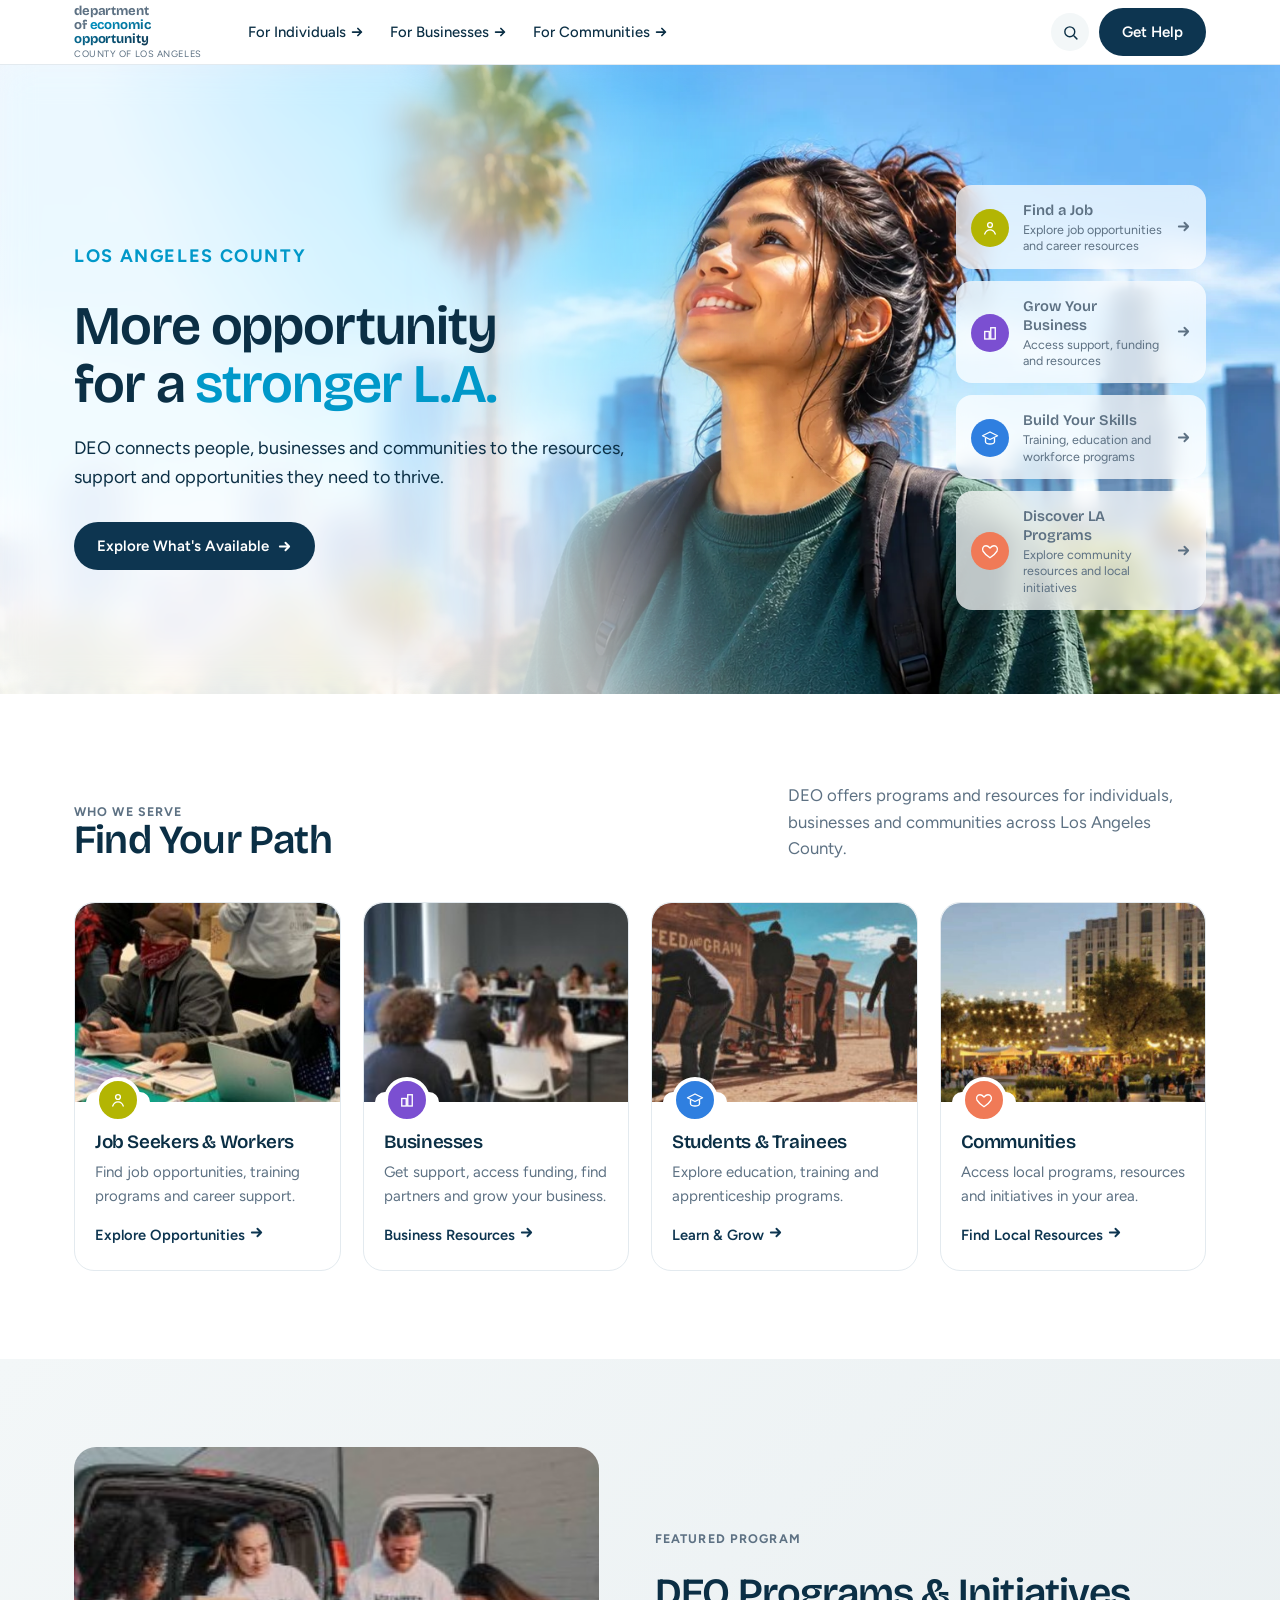
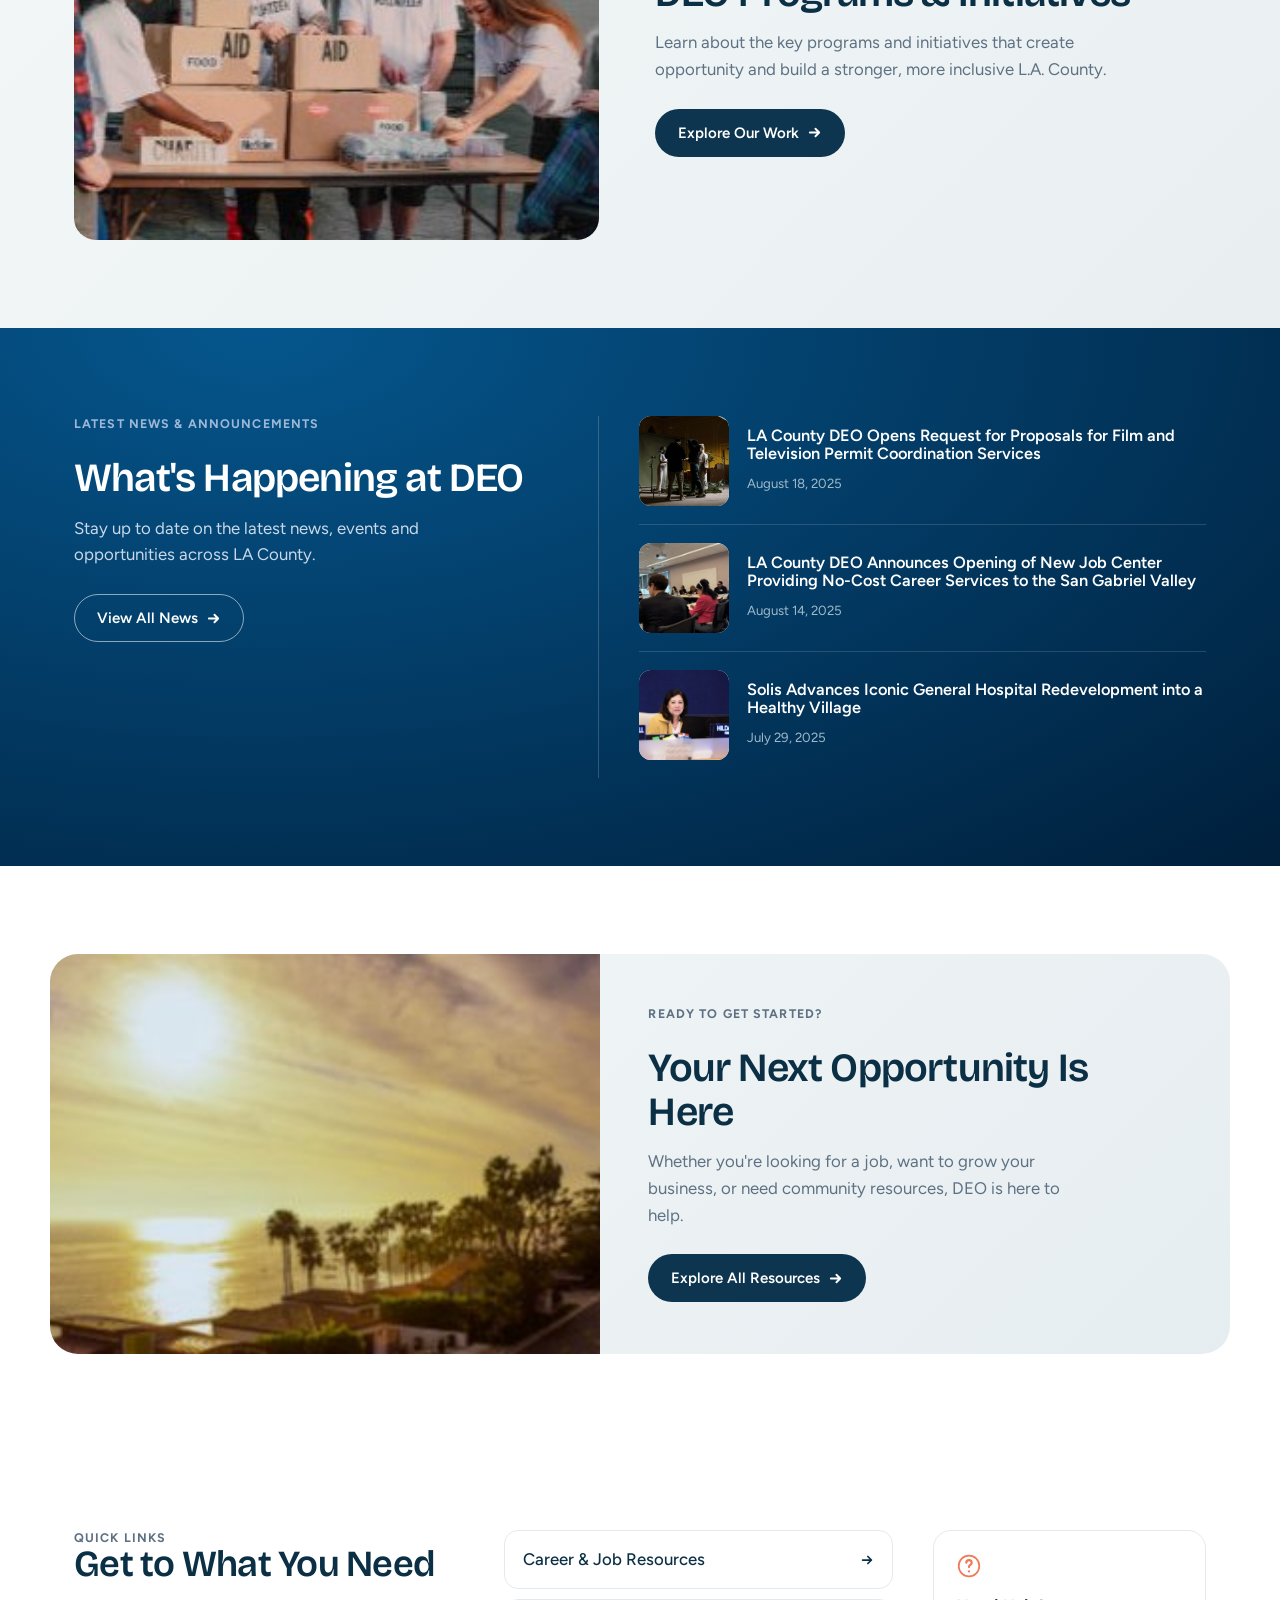
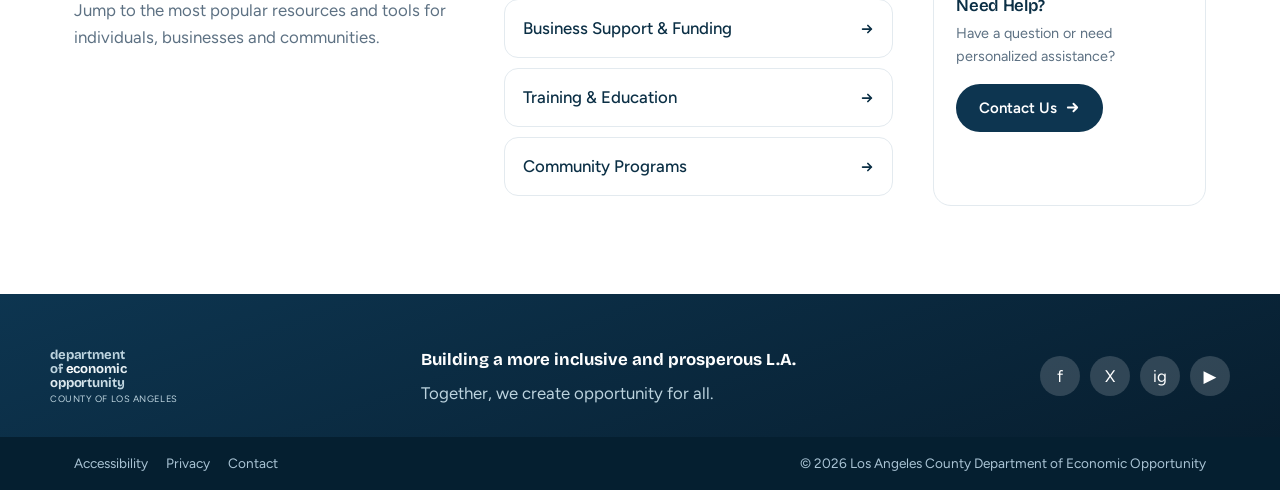
==== commit ebcb541a: "Image src update" ====
--- a/index.html
+++ b/index.html
@@ -63,12 +63,7 @@
     </header>
 
     <main>
-      <div
-        class="hero"
-        style="
-          background-image: url([data-uri]);
-        "
-      >
+      <div class="hero" style="background-image: url(optimistic-girl.webp)">
         <div class="w">
           <div>
             <p class="eyebrow">Los Angeles County</p>
@@ -465,29 +460,27 @@
           "[data-uri]",
       };
       const $ = (s) => document.querySelector(s);
-      $("#nav").innerHTML =
-        Object.keys(NAV)
-          .map(
-            (k) =>
-              `<div class="dd"><button>${k}${CH}</button><ul>${NAV[k].map((x) => `<li><a href="#path">${x}</a></li>`).join("")}</ul></div>`,
-          )
-          .join("") +
-        '<a href="#initiatives">Programs & Initiatives</a><a href="#">About DEO</a>';
+      $("#nav").innerHTML = Object.keys(NAV)
+        .map(
+          (k) =>
+            `<div class="dd"><button>${k}${CH}</button><ul>${NAV[k].map((x) => `<li><a href="#path">${x}</a></li>`).join("")}</ul></div>`,
+        )
+        .join("");
       $("#qcard").innerHTML = QUICK.map(
         (x) =>
-          `<a href="#path"><span class="ico" style="background:var(--${x[2]})">${ICON[x[2]]}</span><span><b>${x[0]}</b><span>${x[1]}</span></span>${AR}</a>`,
+          `<a href="/category.html"><span class="ico" style="background:var(--${x[2]})">${ICON[x[2]]}</span><span><b>${x[0]}</b><span>${x[1]}</span></span>${AR}</a>`,
       ).join("");
       $("#pathgrid").innerHTML = PATH.map(
         (x) =>
-          `<article class="pcard"><div class="ph"><img src="${PHOTOS[x[3]]}" alt="${x[5]}"></div><div class="body"><span class="dot" style="background:var(--${x[4]})">${ICON[x[4]]}</span><h3>${x[0]}</h3><p>${x[1]}</p><a class="link" href="#help">${x[2]} ${AR}</a></div></article>`,
+          `<article class="pcard"><div class="ph"><img src="${PHOTOS[x[3]]}" alt="${x[5]}"></div><div class="body"><span class="dot" style="background:var(--${x[4]})">${ICON[x[4]]}</span><h3>${x[0]}</h3><p>${x[1]}</p><a class="link" href="/category.html">${x[2]} ${AR}</a></div></article>`,
       ).join("");
       $("#nlist").innerHTML = NW.map(
         (x) =>
           `<article class="nitem"><div class="ph"><img src="${PHOTOS[x[2]]}" alt=""></div><div><h3>${x[0]}</h3><time>${x[1]}</time></div></article>`,
       ).join("");
-      $("#qllist").innerHTML = QL.map((x) => `<a href="#">${x}${CH}</a>`).join(
-        "",
-      );
+      $("#qllist").innerHTML = QL.map(
+        (x) => `<a href="/category.html">${x}${CH}</a>`,
+      ).join("");
       $("#mb").onclick = () => {
         const b = $(".bar");
         b.classList.toggle("open");
--- a/style.css
+++ b/style.css
@@ -3,14 +3,19 @@
   --ink: #0b2f45;
   --mute: #5d7183;
   --line: #e3eaef;
-  --teal: #35e6fc;
-  --tealD: #0098c9;
+  --aqua: #35e6fc;
+  --aquaD: #0098c9;
+  --teal: #05568d;
+  --tealD: #06436b;
   --deep: #0d3550;
+  --deeper: #001f3b;
   --panel: #f3f7f8;
   --avocado: #b3b503;
   --purple: #7b4fd1;
   --blue: #2f7fe0;
   --coral: #f07a57;
+  --glow-shadow: 0 0 0 -15px #00b1d200;
+  --glow-shadow-hover: 0 16px 34px -15px #00b1d266;
   --g-avocado: linear-gradient(135deg, #0d3550, #0d3550);
   --g-purple: linear-gradient(135deg, #7b4fd1, #7b4fd1);
   --g-blue: linear-gradient(135deg, #2f7fe0, #2f7fe0);
@@ -60,7 +65,7 @@
   margin: 0 0 10px;
 }
 :focus-visible {
-  outline: 3px solid var(--teal);
+  outline: 3px solid var(--aqua);
   outline-offset: 3px;
   border-radius: 6px;
 }
@@ -116,7 +121,7 @@
   color: var(--mute);
 }
 .logo .l2 {
-  background-image: linear-gradient(151deg, var(--tealD), var(--deep));
+  background-image: linear-gradient(151deg, var(--aquaD), var(--deep));
   background-clip: text;
   -webkit-background-clip: text;
   color: transparent;
@@ -160,7 +165,7 @@
 .dd:hover > button,
 .dd:focus-within > button {
   background: var(--panel);
-  color: var(--tealD);
+  color: var(--aquaD);
 }
 .dd {
   position: relative;
@@ -192,7 +197,7 @@
 }
 .dd ul a:hover {
   background: var(--panel);
-  color: var(--tealD);
+  color: var(--aquaD);
 }
 .tools {
   display: flex;
@@ -230,7 +235,8 @@
     background 0.2s;
 }
 .btn:hover {
-  background: var(--tealD);
+  background: var(--aquaD);
+  box-shadow: var(--glow-shadow-hover);
 }
 .btn.o {
   background: transparent;
@@ -261,6 +267,7 @@
   min-height: 560px;
   display: flex;
   align-items: center;
+  color: var(--ink);
 }
 .hero::before {
   content: "";
@@ -268,11 +275,20 @@
   inset: 0;
   background: linear-gradient(
     72deg,
-    #061b29d6 20%,
-    #061b29b0 40%,
-    #061b292e 55%,
-    #061b2900 70%
+    #ffffffe6 20%,
+    #ffffffad 40%,
+    #ffffff2e 50%,
+    #ffffff00 60%
   );
+  z-index: 0;
+}
+.hero::after {
+  content: "";
+  position: absolute;
+  inset: 0;
+  background: #ffffff11;
+  mask: linear-gradient(90deg, black 30%, transparent 60%);
+  backdrop-filter: saturate(2) blur(16px);
   z-index: 0;
 }
 .hero .w {
@@ -285,19 +301,20 @@
 }
 .hero h1 {
   font-size: clamp(2.3rem, 4.6vw, 3.4rem);
-  color: #fff;
+  text-wrap: balance;
+  max-width: 90%;
 }
 .hero .t {
-  color: #a9c9e8;
+  color: var(--aquaD);
 }
 .hero p {
-  color: #dce9ef;
+  /* color: #dce9ef; */
   font-size: 1.13rem;
   margin: 20px 0 30px;
   max-width: 46ch;
 }
 .hero .eyebrow {
-  color: #a9c9e8;
+  color: var(--aquaD);
 }
 .qcard {
   width: 250px;
@@ -316,15 +333,15 @@
   border-radius: 16px;
   padding: 13px 14px;
   text-decoration: none;
-  box-shadow: 0 16px 30px -14px rgba(10, 63, 92, 0.28);
+  box-shadow: var(--glow-shadow);
   border: 1.5px solid transparent;
   transition:
     border-color 0.2s,
     box-shadow 0.2s;
 }
 .qcard a:hover {
-  border-color: var(--teal);
-  box-shadow: 0 18px 36px -12px rgba(14, 143, 134, 0.35);
+  border-color: var(--aqua);
+  box-shadow: var(--glow-shadow-hover);
 }
 .qcard .ico {
   width: 38px;
@@ -387,6 +404,7 @@
   background: #fff;
   border: 1px solid var(--line);
   border-radius: 20px;
+  box-shadow: var(--glow-shadow);
   overflow: visible;
   display: flex;
   flex-direction: column;
@@ -396,8 +414,8 @@
     transform 0.2s;
 }
 .pcard:hover {
-  border-color: var(--teal);
-  box-shadow: 0 16px 34px -20px rgba(14, 143, 134, 0.4);
+  border-color: var(--aqua);
+  box-shadow: var(--glow-shadow-hover);
   transform: translateY(-3px);
 }
 .pcard:hover .ph img {
@@ -430,7 +448,7 @@
 }
 .dot {
   position: absolute;
-  top: -24px;
+  top: -25px;
   left: 20px;
   width: 46px;
   height: 46px;
@@ -446,16 +464,17 @@
 .dot::after {
   content: "";
   position: absolute;
-  bottom: 18px;
+  bottom: 15px;
   right: -13px;
   background: #fff;
-  width: 10px;
-  height: 10px;
+  width: 12px;
+  height: 12px;
   border-radius: 0 10px 0 0;
   corner-shape: scoop;
 }
 .dot::after {
-  right: 41px;
+  right: initial;
+  left: -13px;
   border-radius: 10px 0 0 0;
 }
 .pcard h3 {
@@ -476,7 +495,7 @@
   transition: color 0.15s;
 }
 .pcard .link:hover {
-  color: var(--tealD);
+  color: var(--aquaD);
 }
 /* featured */
 .feat {
@@ -508,7 +527,12 @@
 }
 /* news */
 .news {
-  background-image: linear-gradient(160deg, var(--deep), #0a2c40);
+  /* background-image: linear-gradient(160deg, var(--deep), var(--tealD)); */
+  background-image: radial-gradient(
+    farthest-corner at 20% 0%,
+    var(--teal),
+    var(--deeper)
+  );
   color: #fff;
 }
 .news .w {
@@ -522,7 +546,7 @@
   margin: 0 0 14px;
 }
 .news > .w > div:first-child p {
-  color: #b9cfdb;
+  color: #cad9ea;
   max-width: 34ch;
   margin: 0 0 26px;
 }
@@ -612,8 +636,8 @@
   margin-bottom: 10px;
 }
 .qllist a:hover {
-  border-color: var(--teal);
-  color: var(--teal);
+  border-color: var(--aqua);
+  color: var(--aquaD);
 }
 .help {
   background: #fff;
@@ -687,6 +711,11 @@
 }
 .fbottom a:hover {
   color: #fff;
+}
+.sticky {
+  position: sticky;
+  top: 96px;
+  align-self: start;
 }
 @media (max-width: 980px) {
   .path {
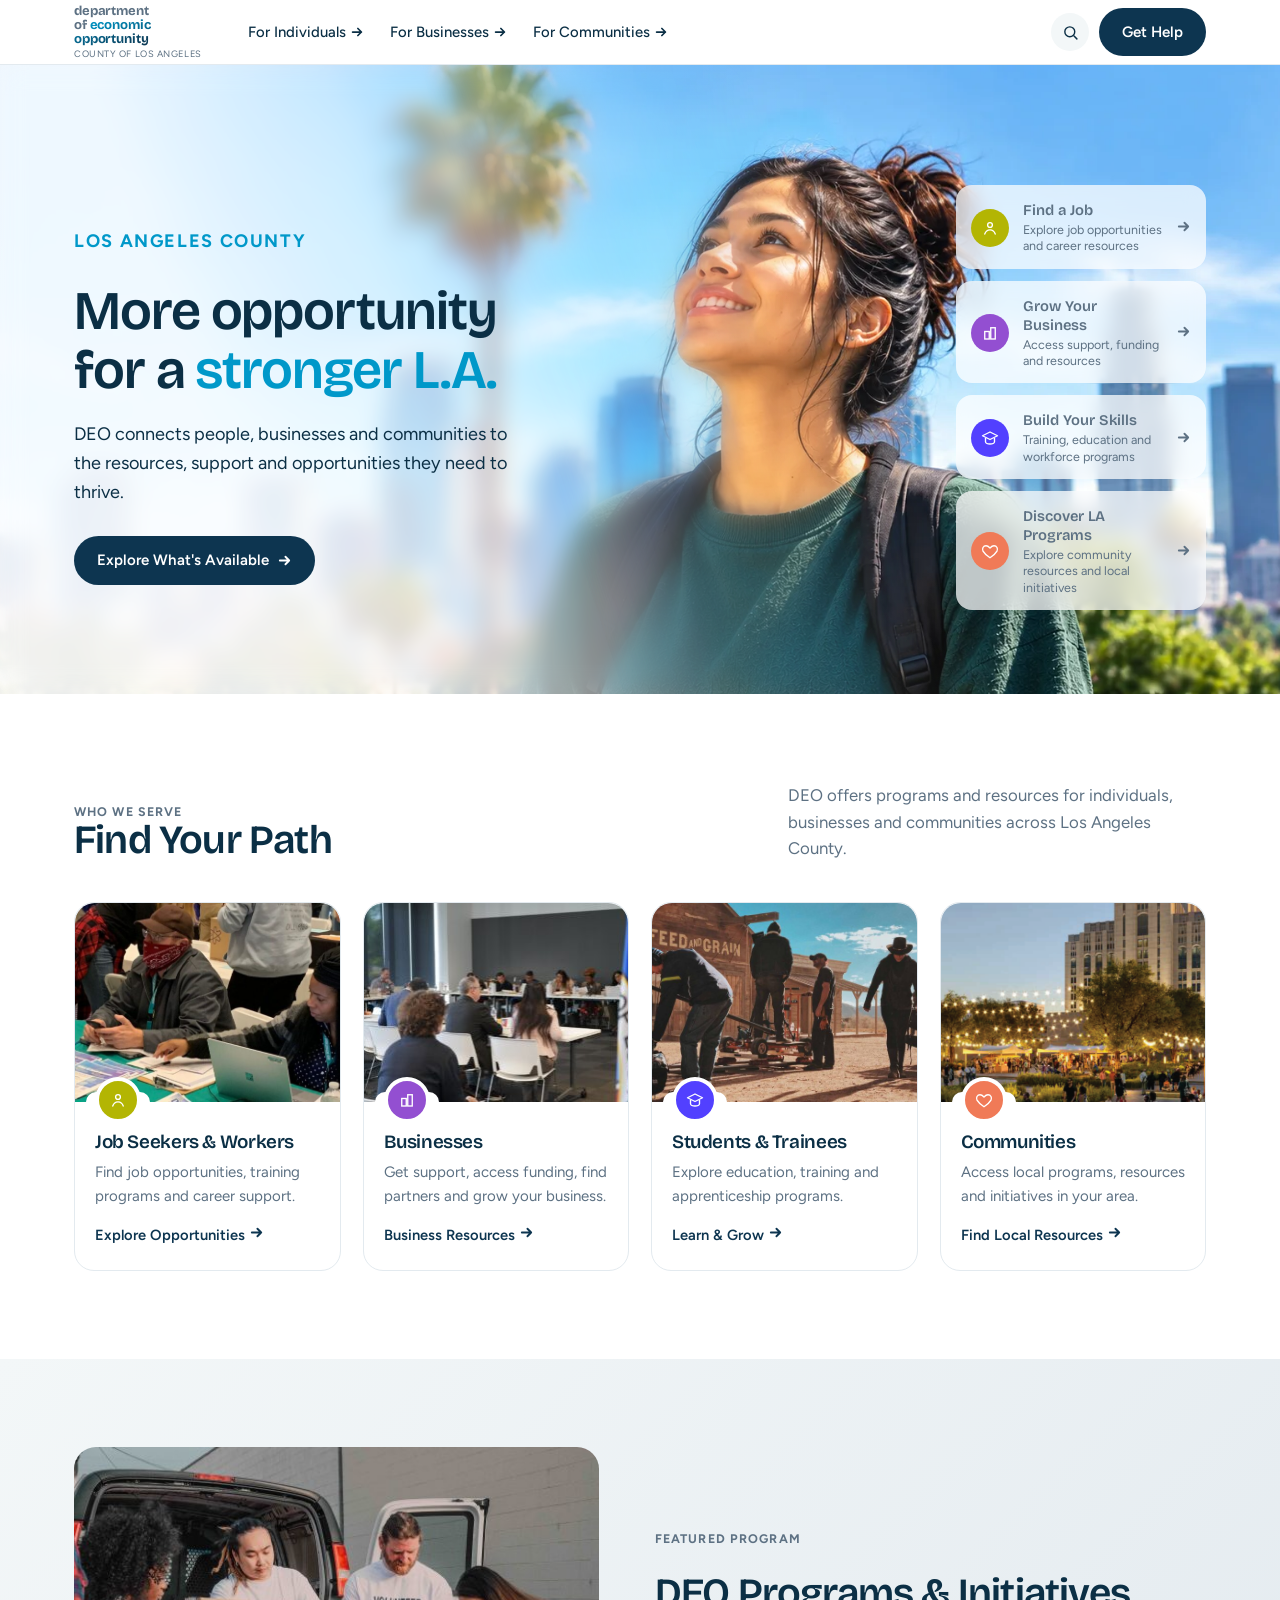
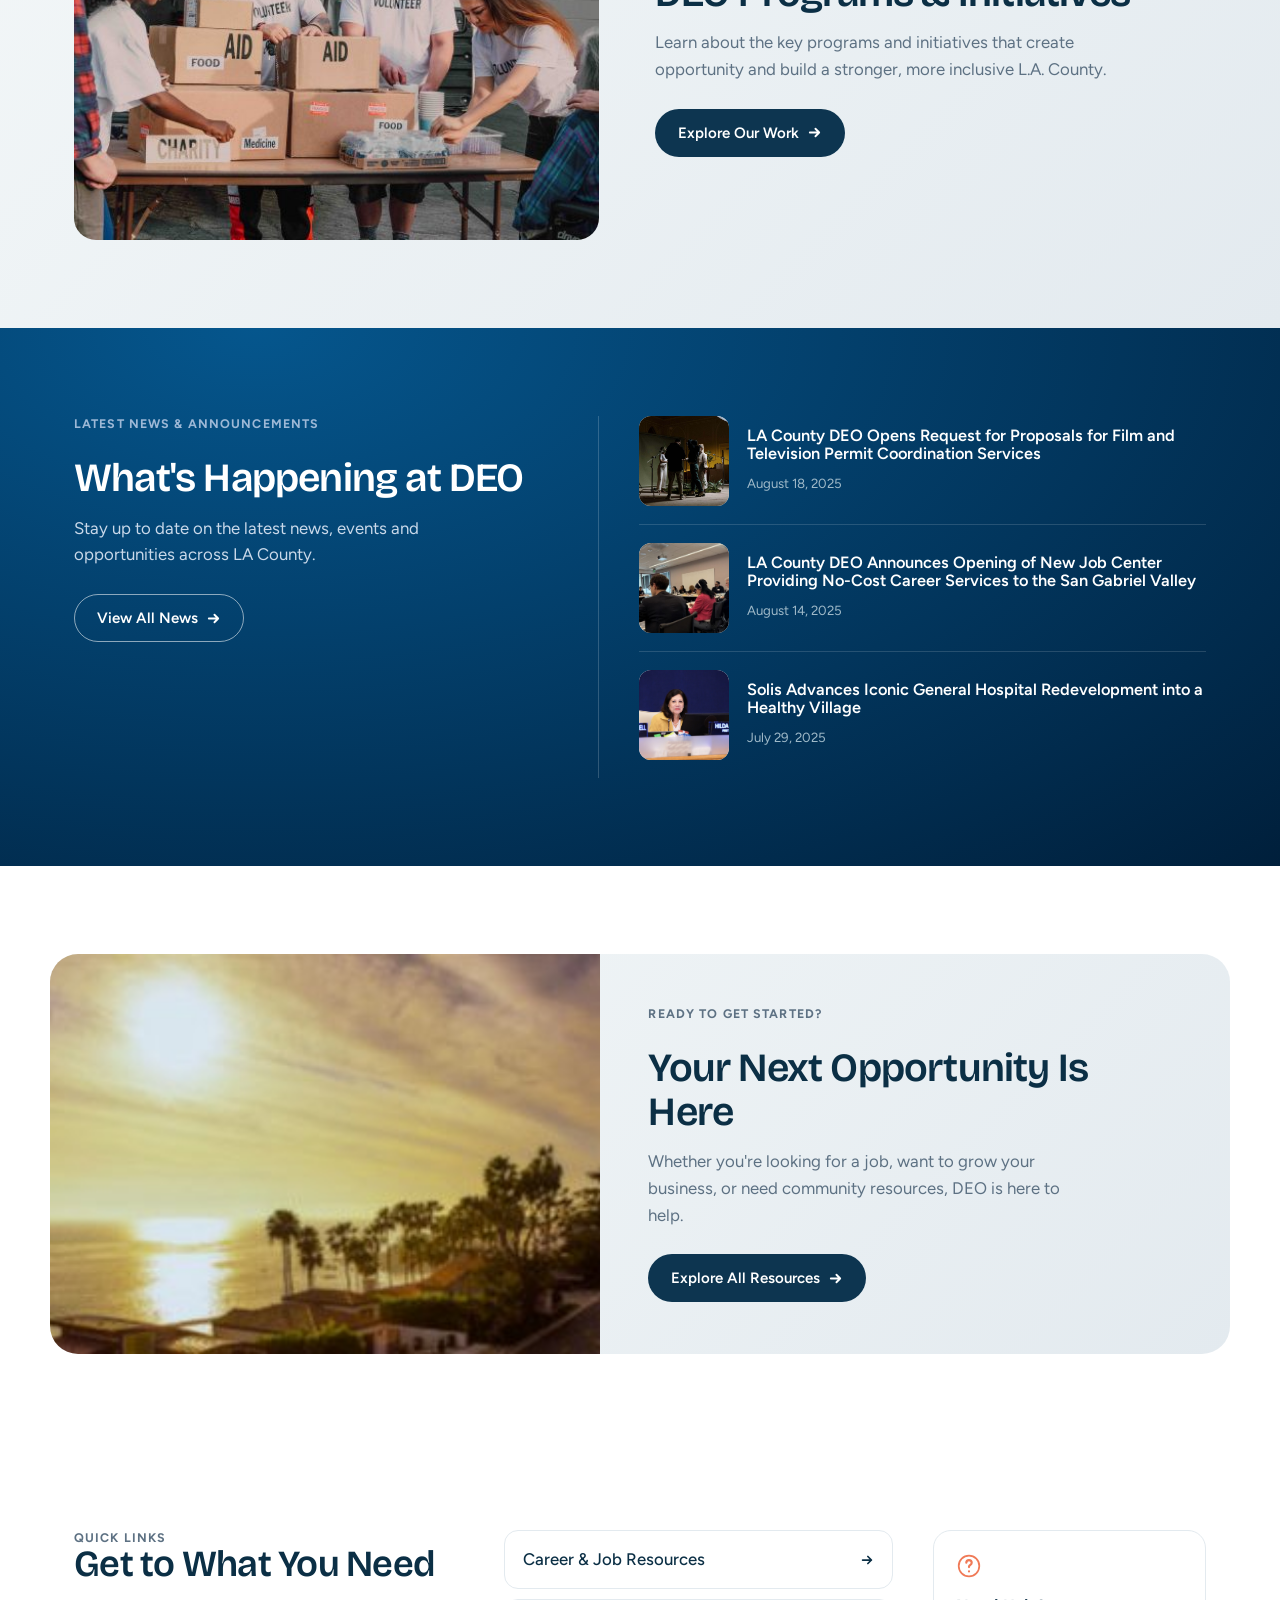
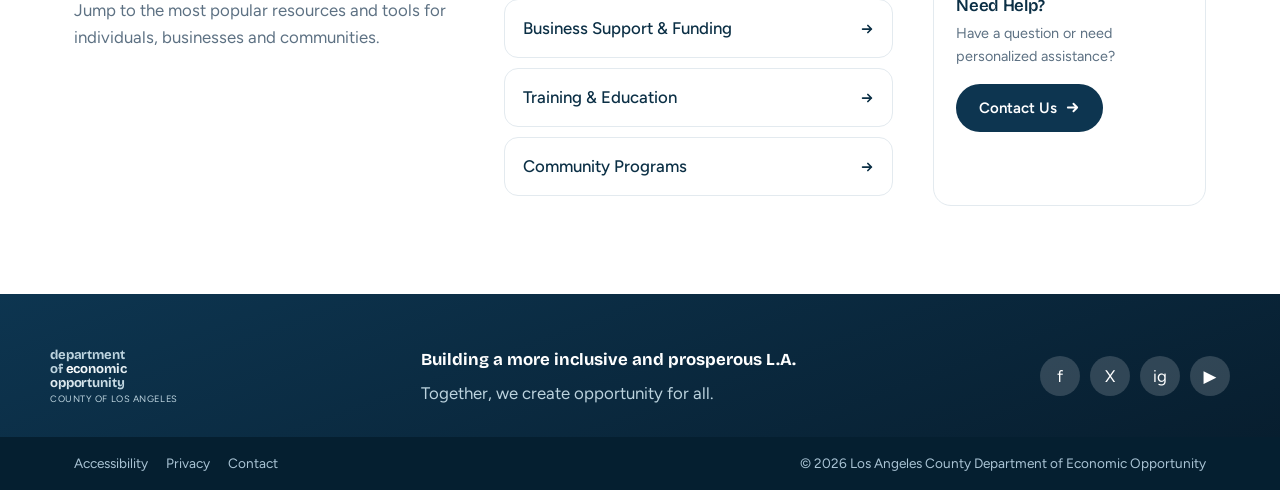
==== commit f768dac3: "Added detail page, new components and styles" ====
--- a/index.html
+++ b/index.html
@@ -33,7 +33,91 @@
         <button class="menu" aria-label="Menu" aria-expanded="false" id="mb">
           ☰
         </button>
-        <nav id="nav" aria-label="Main"></nav>
+        <nav aria-label="Main">
+          <div class="dd">
+            <button>
+              For Individuals
+              <svg
+                class="ch"
+                width="14"
+                height="14"
+                viewBox="0 0 16 16"
+                aria-hidden="true"
+              >
+                <path
+                  d="M3 8h10M9 4l4 4-4 4"
+                  fill="none"
+                  stroke="currentColor"
+                  stroke-width="2"
+                  stroke-linecap="round"
+                  stroke-linejoin="round"
+                />
+              </svg>
+            </button>
+            <ul>
+              <li><a href="youthatwork.html">America's Job Centers of California</a></li>
+              <li><a href="youthatwork.html">Youth@Work Program</a></li>
+              <li><a href="youthatwork.html">High Road Training Partnerships</a></li>
+              <li><a href="youthatwork.html">Workforce Development Board</a></li>
+            </ul>
+          </div>
+          <div class="dd">
+            <button>
+              For Businesses
+              <svg
+                class="ch"
+                width="14"
+                height="14"
+                viewBox="0 0 16 16"
+                aria-hidden="true"
+              >
+                <path
+                  d="M3 8h10M9 4l4 4-4 4"
+                  fill="none"
+                  stroke="currentColor"
+                  stroke-width="2"
+                  stroke-linecap="round"
+                  stroke-linejoin="round"
+                />
+              </svg>
+            </button>
+            <ul>
+              <li><a href="youthatwork.html">Office of Small Business</a></li>
+              <li><a href="youthatwork.html">Sidewalk Vending Program</a></li>
+              <li><a href="youthatwork.html">Small Business Commission</a></li>
+              <li><a href="youthatwork.html">Life Sciences Industry</a></li>
+              <li><a href="youthatwork.html">Arts, Media, and Entertainment</a></li>
+              <li>
+                <a href="youthatwork.html">Malibu-Topanga Business Interruption Fund</a>
+              </li>
+            </ul>
+          </div>
+          <div class="dd">
+            <button>
+              For Communities
+              <svg
+                class="ch"
+                width="14"
+                height="14"
+                viewBox="0 0 16 16"
+                aria-hidden="true"
+              >
+                <path
+                  d="M3 8h10M9 4l4 4-4 4"
+                  fill="none"
+                  stroke="currentColor"
+                  stroke-width="2"
+                  stroke-linecap="round"
+                  stroke-linejoin="round"
+                />
+              </svg>
+            </button>
+            <ul>
+              <li><a href="youthatwork.html">Capital Development</a></li>
+              <li><a href="youthatwork.html">RENOVATE Facade Improvement Program</a></li>
+            </ul>
+          </div>
+        </nav>
         <div class="tools">
           <button class="ic-btn" aria-label="Search">
             <svg
@@ -63,9 +147,9 @@
     </header>
 
     <main>
-      <div class="hero" style="background-image: url(optimistic-girl.webp)">
+      <div class="hero" style="background-image: url(img-optimistic-girl.webp)">
         <div class="w">
-          <div>
+          <div class="hero-content">
             <p class="eyebrow">Los Angeles County</p>
             <h1>More opportunity for a <span class="t">stronger L.A.</span></h1>
             <p>
@@ -92,7 +176,162 @@
               </svg>
             </a>
           </div>
-          <div class="qcard" id="qcard"></div>
+          <div class="qcard">
+            <a href="category.html">
+              <span class="ico" style="background: var(--avocado)">
+                <svg width="18" height="18" viewBox="0 0 24 24" fill="none">
+                  <circle
+                    cx="12"
+                    cy="8"
+                    r="3.2"
+                    stroke="white"
+                    stroke-width="1.8"
+                  />
+                  <path
+                    d="M5 20c1.2-3.8 4-5.6 7-5.6s5.8 1.8 7 5.6"
+                    stroke="white"
+                    stroke-width="1.8"
+                    stroke-linecap="round"
+                  />
+                </svg>
+              </span>
+              <span
+                ><b>Find a Job</b
+                ><span
+                  >Explore job opportunities and career resources</span
+                ></span
+              >
+              <svg
+                class="ar"
+                width="15"
+                height="15"
+                viewBox="0 0 16 16"
+                aria-hidden="true"
+              >
+                <path
+                  d="M3 8h10M9 4l4 4-4 4"
+                  fill="none"
+                  stroke="currentColor"
+                  stroke-width="2"
+                  stroke-linecap="round"
+                  stroke-linejoin="round"
+                />
+              </svg>
+            </a>
+            <a href="category.html">
+              <span class="ico" style="background: var(--purple)">
+                <svg width="18" height="18" viewBox="0 0 24 24" fill="none">
+                  <rect
+                    x="5"
+                    y="10"
+                    width="6"
+                    height="10"
+                    stroke="white"
+                    stroke-width="1.8"
+                  />
+                  <rect
+                    x="13"
+                    y="5"
+                    width="6"
+                    height="15"
+                    stroke="white"
+                    stroke-width="1.8"
+                  />
+                </svg>
+              </span>
+              <span
+                ><b>Grow Your Business</b
+                ><span>Access support, funding and resources</span></span
+              >
+              <svg
+                class="ar"
+                width="15"
+                height="15"
+                viewBox="0 0 16 16"
+                aria-hidden="true"
+              >
+                <path
+                  d="M3 8h10M9 4l4 4-4 4"
+                  fill="none"
+                  stroke="currentColor"
+                  stroke-width="2"
+                  stroke-linecap="round"
+                  stroke-linejoin="round"
+                />
+              </svg>
+            </a>
+            <a href="category.html">
+              <span class="ico" style="background: var(--blue)">
+                <svg width="18" height="18" viewBox="0 0 24 24" fill="none">
+                  <path
+                    d="M12 4 2 9l10 5 10-5-10-5Z"
+                    stroke="white"
+                    stroke-width="1.8"
+                    stroke-linejoin="round"
+                  />
+                  <path
+                    d="M6 12v5c0 1.5 2.8 3 6 3s6-1.5 6-3v-5"
+                    stroke="white"
+                    stroke-width="1.8"
+                  />
+                </svg>
+              </span>
+              <span
+                ><b>Build Your Skills</b
+                ><span>Training, education and workforce programs</span></span
+              >
+              <svg
+                class="ar"
+                width="15"
+                height="15"
+                viewBox="0 0 16 16"
+                aria-hidden="true"
+              >
+                <path
+                  d="M3 8h10M9 4l4 4-4 4"
+                  fill="none"
+                  stroke="currentColor"
+                  stroke-width="2"
+                  stroke-linecap="round"
+                  stroke-linejoin="round"
+                />
+              </svg>
+            </a>
+            <a href="category.html">
+              <span class="ico" style="background: var(--coral)">
+                <svg width="18" height="18" viewBox="0 0 24 24" fill="none">
+                  <path
+                    d="M12 21s-7-4.6-9.3-8.8C1 8.7 3 5 6.7 5c2 0 3.4 1 5.3 3 1.9-2 3.3-3 5.3-3C21 5 23 8.7 21.3 12.2 19 16.4 12 21 12 21Z"
+                    stroke="white"
+                    stroke-width="1.8"
+                    stroke-linejoin="round"
+                  />
+                </svg>
+              </span>
+              <span
+                ><b>Discover LA Programs</b
+                ><span
+                  >Explore community resources and local initiatives</span
+                ></span
+              >
+              <svg
+                class="ar"
+                width="15"
+                height="15"
+                viewBox="0 0 16 16"
+                aria-hidden="true"
+              >
+                <path
+                  d="M3 8h10M9 4l4 4-4 4"
+                  fill="none"
+                  stroke="currentColor"
+                  stroke-width="2"
+                  stroke-linecap="round"
+                  stroke-linejoin="round"
+                />
+              </svg>
+            </a>
+          </div>
         </div>
       </div>
 
@@ -108,7 +347,201 @@
               communities across Los Angeles County.
             </p>
           </div>
-          <div class="path" id="pathgrid"></div>
+          <div class="path">
+            <article class="pcard">
+              <div class="ph">
+                <img
+                  src="img-covid-guy.jpg"
+                  alt="A DEO staff member helping a job seeker"
+                />
+              </div>
+              <div class="body">
+                <span class="dot" style="background: var(--avocado)">
+                  <svg width="18" height="18" viewBox="0 0 24 24" fill="none">
+                    <circle
+                      cx="12"
+                      cy="8"
+                      r="3.2"
+                      stroke="white"
+                      stroke-width="1.8"
+                    />
+                    <path
+                      d="M5 20c1.2-3.8 4-5.6 7-5.6s5.8 1.8 7 5.6"
+                      stroke="white"
+                      stroke-width="1.8"
+                      stroke-linecap="round"
+                    />
+                  </svg>
+                </span>
+                <h3>Job Seekers & Workers</h3>
+                <p>
+                  Find job opportunities, training programs and career support.
+                </p>
+                <a class="link" href="category.html"
+                  >Explore Opportunities
+                  <svg
+                    class="ar"
+                    width="15"
+                    height="15"
+                    viewBox="0 0 16 16"
+                    aria-hidden="true"
+                  >
+                    <path
+                      d="M3 8h10M9 4l4 4-4 4"
+                      fill="none"
+                      stroke="currentColor"
+                      stroke-width="2"
+                      stroke-linecap="round"
+                      stroke-linejoin="round"
+                    />
+                  </svg>
+                </a>
+              </div>
+            </article>
+            <article class="pcard">
+              <div class="ph">
+                <img
+                  src="img-workforce-dev-board.jpg"
+                  alt="Workforce Development Board members in a meeting"
+                />
+              </div>
+              <div class="body">
+                <span class="dot" style="background: var(--purple)">
+                  <svg width="18" height="18" viewBox="0 0 24 24" fill="none">
+                    <rect
+                      x="5"
+                      y="10"
+                      width="6"
+                      height="10"
+                      stroke="white"
+                      stroke-width="1.8"
+                    />
+                    <rect
+                      x="13"
+                      y="5"
+                      width="6"
+                      height="15"
+                      stroke="white"
+                      stroke-width="1.8"
+                    />
+                  </svg>
+                </span>
+                <h3>Businesses</h3>
+                <p>
+                  Get support, access funding, find partners and grow your
+                  business.
+                </p>
+                <a class="link" href="category.html"
+                  >Business Resources
+                  <svg
+                    class="ar"
+                    width="15"
+                    height="15"
+                    viewBox="0 0 16 16"
+                    aria-hidden="true"
+                  >
+                    <path
+                      d="M3 8h10M9 4l4 4-4 4"
+                      fill="none"
+                      stroke="currentColor"
+                      stroke-width="2"
+                      stroke-linecap="round"
+                      stroke-linejoin="round"
+                    />
+                  </svg>
+                </a>
+              </div>
+            </article>
+            <article class="pcard">
+              <div class="ph">
+                <img
+                  src="img-film-set.jpg"
+                  alt="A High Road Training Partnerships film crew on a training set"
+                />
+              </div>
+              <div class="body">
+                <span class="dot" style="background: var(--blue)">
+                  <svg width="18" height="18" viewBox="0 0 24 24" fill="none">
+                    <path
+                      d="M12 4 2 9l10 5 10-5-10-5Z"
+                      stroke="white"
+                      stroke-width="1.8"
+                      stroke-linejoin="round"
+                    />
+                    <path
+                      d="M6 12v5c0 1.5 2.8 3 6 3s6-1.5 6-3v-5"
+                      stroke="white"
+                      stroke-width="1.8"
+                    />
+                  </svg>
+                </span>
+                <h3>Students & Trainees</h3>
+                <p>Explore education, training and apprenticeship programs.</p>
+                <a class="link" href="category.html"
+                  >Learn & Grow
+                  <svg
+                    class="ar"
+                    width="15"
+                    height="15"
+                    viewBox="0 0 16 16"
+                    aria-hidden="true"
+                  >
+                    <path
+                      d="M3 8h10M9 4l4 4-4 4"
+                      fill="none"
+                      stroke="currentColor"
+                      stroke-width="2"
+                      stroke-linecap="round"
+                      stroke-linejoin="round"
+                    />
+                  </svg>
+                </a>
+              </div>
+            </article>
+            <article class="pcard">
+              <div class="ph">
+                <img
+                  src="img-capital.png"
+                  alt="A County capital development project"
+                />
+              </div>
+              <div class="body">
+                <span class="dot" style="background: var(--coral)">
+                  <svg width="18" height="18" viewBox="0 0 24 24" fill="none">
+                    <path
+                      d="M12 21s-7-4.6-9.3-8.8C1 8.7 3 5 6.7 5c2 0 3.4 1 5.3 3 1.9-2 3.3-3 5.3-3C21 5 23 8.7 21.3 12.2 19 16.4 12 21 12 21Z"
+                      stroke="white"
+                      stroke-width="1.8"
+                      stroke-linejoin="round"
+                    />
+                  </svg>
+                </span>
+                <h3>Communities</h3>
+                <p>
+                  Access local programs, resources and initiatives in your area.
+                </p>
+                <a class="link" href="category.html"
+                  >Find Local Resources
+                  <svg
+                    class="ar"
+                    width="15"
+                    height="15"
+                    viewBox="0 0 16 16"
+                    aria-hidden="true"
+                  >
+                    <path
+                      d="M3 8h10M9 4l4 4-4 4"
+                      fill="none"
+                      stroke="currentColor"
+                      stroke-width="2"
+                      stroke-linecap="round"
+                      stroke-linejoin="round"
+                    />
+                  </svg>
+                </a>
+              </div>
+            </article>
+          </div>
         </div>
       </section>
 
@@ -116,7 +549,7 @@
         <div class="w">
           <div class="ph">
             <img
-              src="[data-uri]"
+              src="img-volunteers.jpg"
               alt="Volunteers packing food and supply boxes for a community aid distribution"
             />
           </div>
@@ -183,7 +616,53 @@
               </a>
             </div>
           </div>
-          <div class="nlist" id="nlist"></div>
+          <div class="nlist">
+            <article class="nitem">
+              <div class="ph">
+                <img
+                  src="img-film-set-2.png"
+                  alt="A film and television production set"
+                />
+              </div>
+              <div>
+                <h3>
+                  LA County DEO Opens Request for Proposals for Film and
+                  Television Permit Coordination Services
+                </h3>
+                <time>August 18, 2025</time>
+              </div>
+            </article>
+            <article class="nitem">
+              <div class="ph">
+                <img
+                  src="img-small-biz-commission.jpg"
+                  alt="A Small Business Commission meeting"
+                />
+              </div>
+              <div>
+                <h3>
+                  LA County DEO Announces Opening of New Job Center Providing
+                  No-Cost Career Services to the San Gabriel Valley
+                </h3>
+                <time>August 14, 2025</time>
+              </div>
+            </article>
+            <article class="nitem">
+              <div class="ph">
+                <img
+                  src="img-news-solis.png"
+                  alt="Supervisor Hilda Solis at a County meeting"
+                />
+              </div>
+              <div>
+                <h3>
+                  Solis Advances Iconic General Hospital Redevelopment into a
+                  Healthy Village
+                </h3>
+                <time>July 29, 2025</time>
+              </div>
+            </article>
+          </div>
         </div>
       </section>
 
@@ -191,8 +670,15 @@
         <div class="w">
           <div class="ph">
             <img
-              src="[data-uri]"
+              src="img-cta-sunset.jpg"
               alt="Sunset over palm trees and the Los Angeles coastline"
+              style="
+                position: absolute;
+                inset: 0;
+                width: 100%;
+                height: 100%;
+                object-fit: cover;
+              "
             />
           </div>
           <div class="body">
@@ -235,7 +721,84 @@
               businesses and communities.
             </p>
           </div>
-          <div class="qllist" id="qllist"></div>
+          <div class="qllist">
+            <a href="category.html"
+              >Career &amp; Job Resources
+              <svg
+                class="ch"
+                width="14"
+                height="14"
+                viewBox="0 0 16 16"
+                aria-hidden="true"
+              >
+                <path
+                  d="M3 8h10M9 4l4 4-4 4"
+                  fill="none"
+                  stroke="currentColor"
+                  stroke-width="2"
+                  stroke-linecap="round"
+                  stroke-linejoin="round"
+                />
+              </svg>
+            </a>
+            <a href="category.html"
+              >Business Support &amp; Funding
+              <svg
+                class="ch"
+                width="14"
+                height="14"
+                viewBox="0 0 16 16"
+                aria-hidden="true"
+              >
+                <path
+                  d="M3 8h10M9 4l4 4-4 4"
+                  fill="none"
+                  stroke="currentColor"
+                  stroke-width="2"
+                  stroke-linecap="round"
+                  stroke-linejoin="round"
+                />
+              </svg>
+            </a>
+            <a href="category.html"
+              >Training &amp; Education
+              <svg
+                class="ch"
+                width="14"
+                height="14"
+                viewBox="0 0 16 16"
+                aria-hidden="true"
+              >
+                <path
+                  d="M3 8h10M9 4l4 4-4 4"
+                  fill="none"
+                  stroke="currentColor"
+                  stroke-width="2"
+                  stroke-linecap="round"
+                  stroke-linejoin="round"
+                />
+              </svg>
+            </a>
+            <a href="category.html"
+              >Community Programs
+              <svg
+                class="ch"
+                width="14"
+                height="14"
+                viewBox="0 0 16 16"
+                aria-hidden="true"
+              >
+                <path
+                  d="M3 8h10M9 4l4 4-4 4"
+                  fill="none"
+                  stroke="currentColor"
+                  stroke-width="2"
+                  stroke-linecap="round"
+                  stroke-linejoin="round"
+                />
+              </svg>
+            </a>
+          </div>
           <div class="help">
             <svg
               width="26"
@@ -329,158 +892,7 @@
     </footer>
 
     <script>
-      const AR =
-        '<svg class="ar" width="15" height="15" viewBox="0 0 16 16" aria-hidden="true"><path d="M3 8h10M9 4l4 4-4 4" fill="none" stroke="currentColor" stroke-width="2" stroke-linecap="round" stroke-linejoin="round"/></svg>';
-      const CH =
-        '<svg class="ch" width="14" height="14" viewBox="0 0 16 16" aria-hidden="true"><path d="M3 8h10M9 4l4 4-4 4" fill="none" stroke="currentColor" stroke-width="2" stroke-linecap="round" stroke-linejoin="round"/></svg>';
-
-      const NAV = {
-        "For Individuals": [
-          "America's Job Centers of California",
-          "Youth@Work Program",
-          "High Road Training Partnerships",
-          "Workforce Development Board",
-        ],
-        "For Businesses": [
-          "Office of Small Business",
-          "Sidewalk Vending Program",
-          "Small Business Commission",
-          "Life Sciences Industry",
-          "Arts, Media, and Entertainment",
-          "Malibu-Topanga Business Interruption Fund",
-        ],
-        "For Communities": [
-          "Capital Development",
-          "RENOVATE Facade Improvement Program",
-        ],
-      };
-
-      const PATH = [
-        [
-          "Job Seekers & Workers",
-          "Find job opportunities, training programs and career support.",
-          "Explore Opportunities",
-          "job",
-          "avocado",
-          "A career counselor helping a job seeker at a laptop",
-        ],
-        [
-          "Businesses",
-          "Get support, access funding, find partners and grow your business.",
-          "Business Resources",
-          "biz",
-          "purple",
-          "A small business advisory meeting around a table",
-        ],
-        [
-          "Students & Trainees",
-          "Explore education, training and apprenticeship programs.",
-          "Learn & Grow",
-          "train",
-          "blue",
-          "A High Road Training Partnerships film crew on a training set",
-        ],
-        [
-          "Communities",
-          "Access local programs, resources and initiatives in your area.",
-          "Find Local Resources",
-          "comm",
-          "coral",
-          "A community plaza lit up at dusk",
-        ],
-      ];
-      const QUICK = [
-        [
-          "Find a Job",
-          "Explore job opportunities and career resources",
-          "avocado",
-        ],
-        [
-          "Grow Your Business",
-          "Access support, funding and resources",
-          "purple",
-        ],
-        [
-          "Build Your Skills",
-          "Training, education and workforce programs",
-          "blue",
-        ],
-        [
-          "Discover LA Programs",
-          "Explore community resources and local initiatives",
-          "coral",
-        ],
-      ];
-      const NW = [
-        [
-          "LA County DEO Opens Request for Proposals for Film and Television Permit Coordination Services",
-          "August 18, 2025",
-          "news_film",
-        ],
-        [
-          "LA County DEO Announces Opening of New Job Center Providing No-Cost Career Services to the San Gabriel Valley",
-          "August 14, 2025",
-          "news_sg",
-        ],
-        [
-          "Solis Advances Iconic General Hospital Redevelopment into a Healthy Village",
-          "July 29, 2025",
-          "news_solis",
-        ],
-      ];
-      const QL = [
-        "Career & Job Resources",
-        "Business Support & Funding",
-        "Training & Education",
-        "Community Programs",
-      ];
-      const ICON = {
-        avocado:
-          '<svg width="18" height="18" viewBox="0 0 24 24" fill="none"><circle cx="12" cy="8" r="3.2" stroke="white" stroke-width="1.8"/><path d="M5 20c1.2-3.8 4-5.6 7-5.6s5.8 1.8 7 5.6" stroke="white" stroke-width="1.8" stroke-linecap="round"/></svg>',
-        purple:
-          '<svg width="18" height="18" viewBox="0 0 24 24" fill="none"><rect x="5" y="10" width="6" height="10" stroke="white" stroke-width="1.8"/><rect x="13" y="5" width="6" height="15" stroke="white" stroke-width="1.8"/></svg>',
-        blue: '<svg width="18" height="18" viewBox="0 0 24 24" fill="none"><path d="M12 4 2 9l10 5 10-5-10-5Z" stroke="white" stroke-width="1.8" stroke-linejoin="round"/><path d="M6 12v5c0 1.5 2.8 3 6 3s6-1.5 6-3v-5" stroke="white" stroke-width="1.8"/></svg>',
-        coral:
-          '<svg width="18" height="18" viewBox="0 0 24 24" fill="none"><path d="M12 21s-7-4.6-9.3-8.8C1 8.7 3 5 6.7 5c2 0 3.4 1 5.3 3 1.9-2 3.3-3 5.3-3C21 5 23 8.7 21.3 12.2 19 16.4 12 21 12 21Z" stroke="white" stroke-width="1.8" stroke-linejoin="round"/></svg>',
-      };
-      const PHOTOS = {
-        job: "[data-uri]",
-        biz: "[data-uri]",
-        train:
-          "[data-uri]",
-        comm: "[data-uri]",
-        featured:
-          "[data-uri]",
-        cta: "[data-uri]",
-        news_film:
-          "[data-uri]",
-        news_sg:
-          "[data-uri]",
-        news_solis:
-          "[data-uri]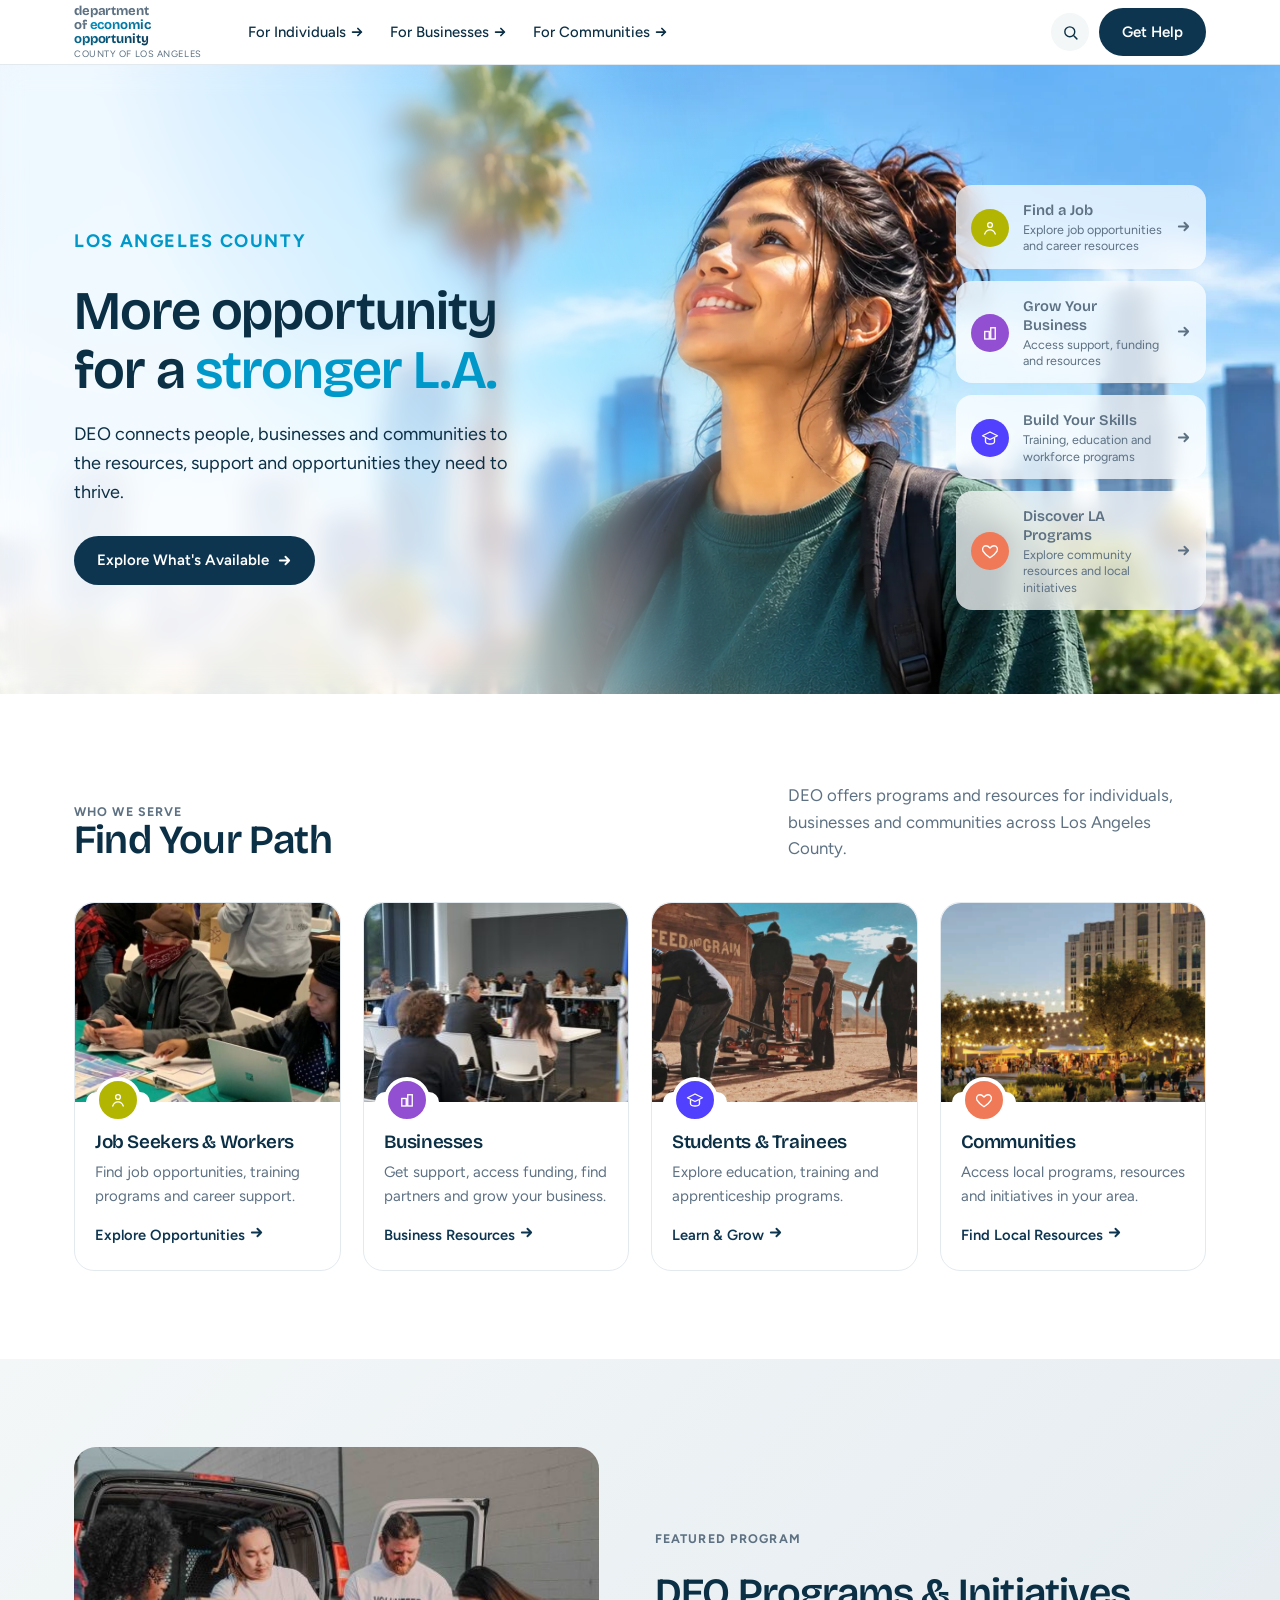
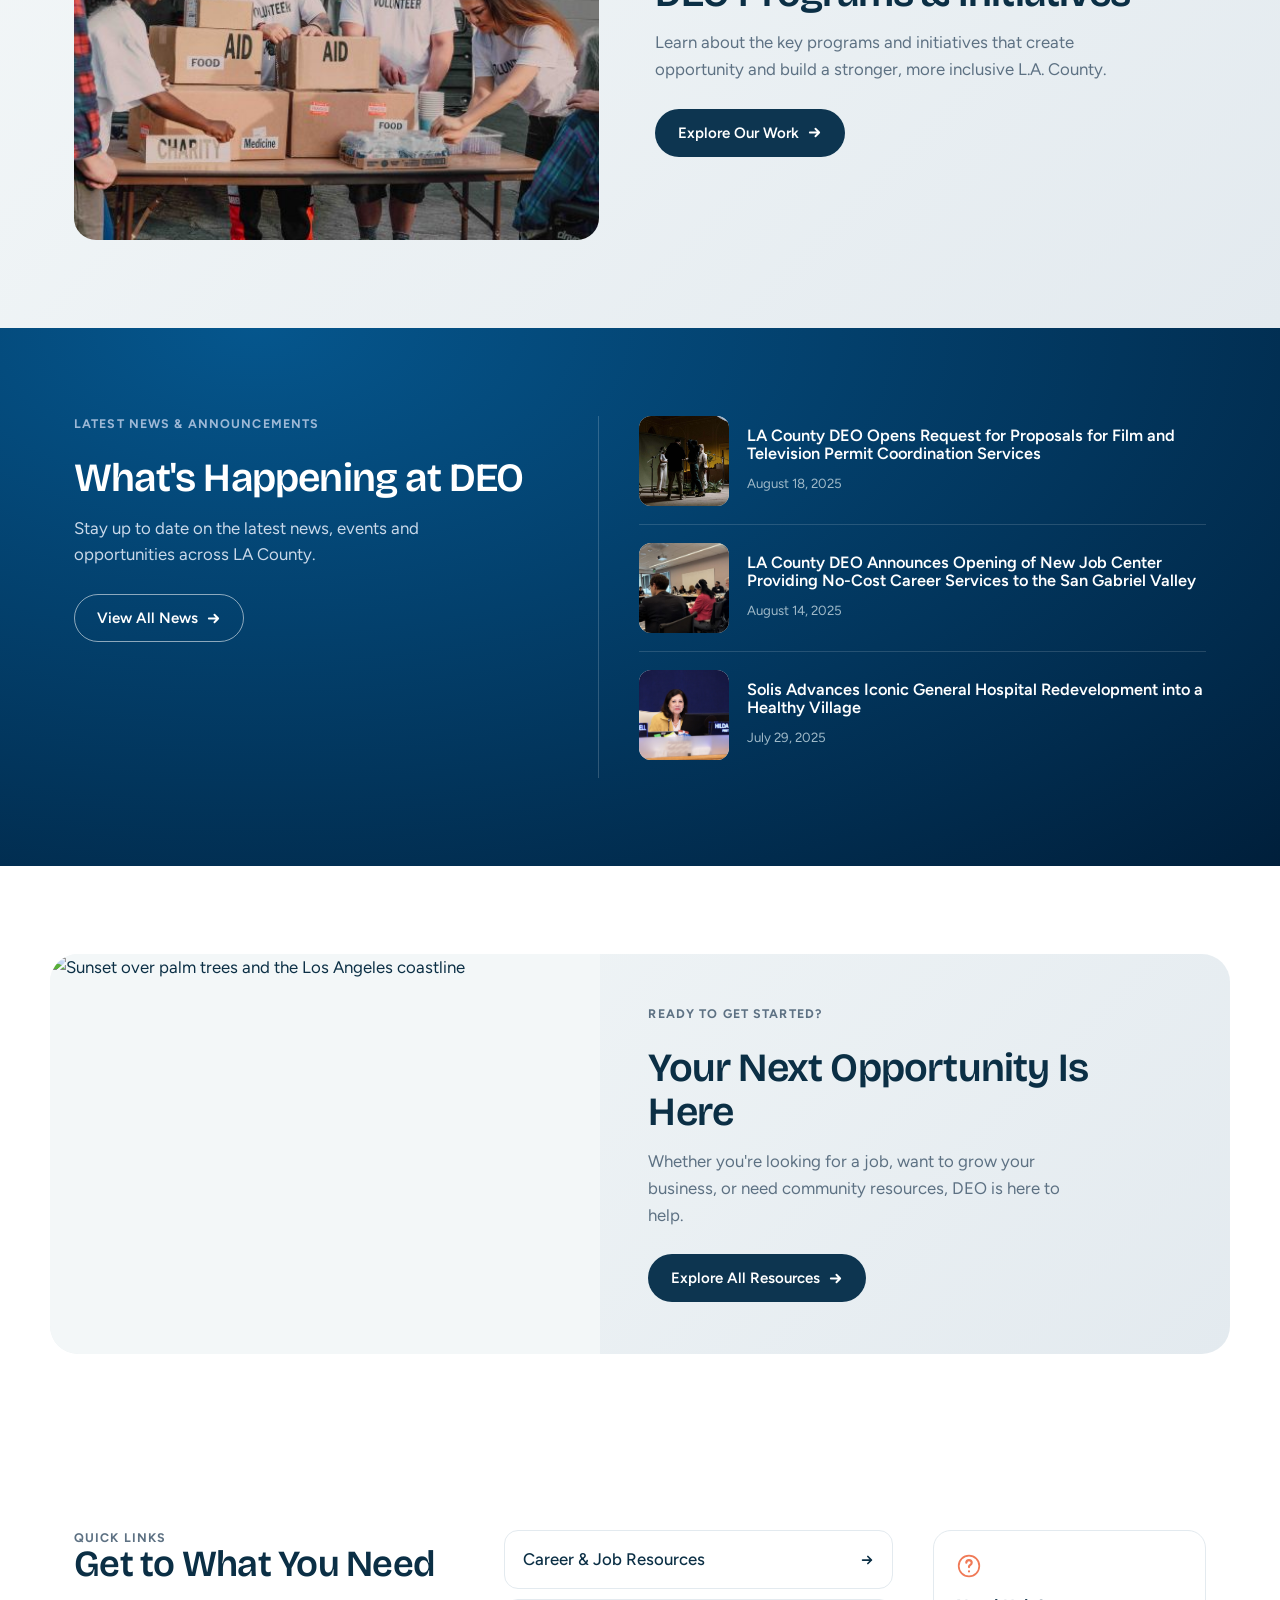
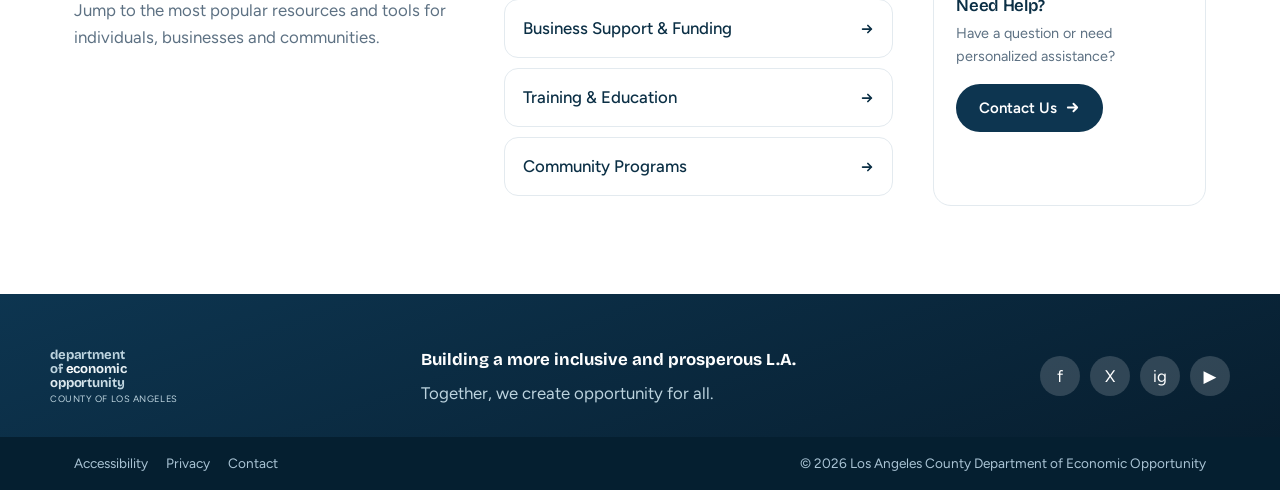
==== commit edd23deb: "img-sunset.webp" ====
--- a/index.html
+++ b/index.html
@@ -670,7 +670,7 @@
         <div class="w">
           <div class="ph">
             <img
-              src="img-cta-sunset.jpg"
+              src="img-sunset.webp"
               alt="Sunset over palm trees and the Los Angeles coastline"
               style="
                 position: absolute;
--- a/style.css
+++ b/style.css
@@ -280,9 +280,9 @@
   background: linear-gradient(
     72deg,
     #ffffffe6 20%,
-    #ffffffad 35%,
-    #ffffff2e 50%,
-    #ffffff00 70%
+    #ffffffad 36%,
+    #ffffff2e 48%,
+    #ffffff00 64%
   );
   z-index: 0;
 }
@@ -291,7 +291,7 @@
   position: absolute;
   inset: 0;
   background: #ffffff11;
-  mask: linear-gradient(72deg, black 42%, transparent 64%);
+  mask: linear-gradient(72deg, black 40%, transparent 60%);
   backdrop-filter: saturate(1.5) blur(12px);
   z-index: 0;
 }
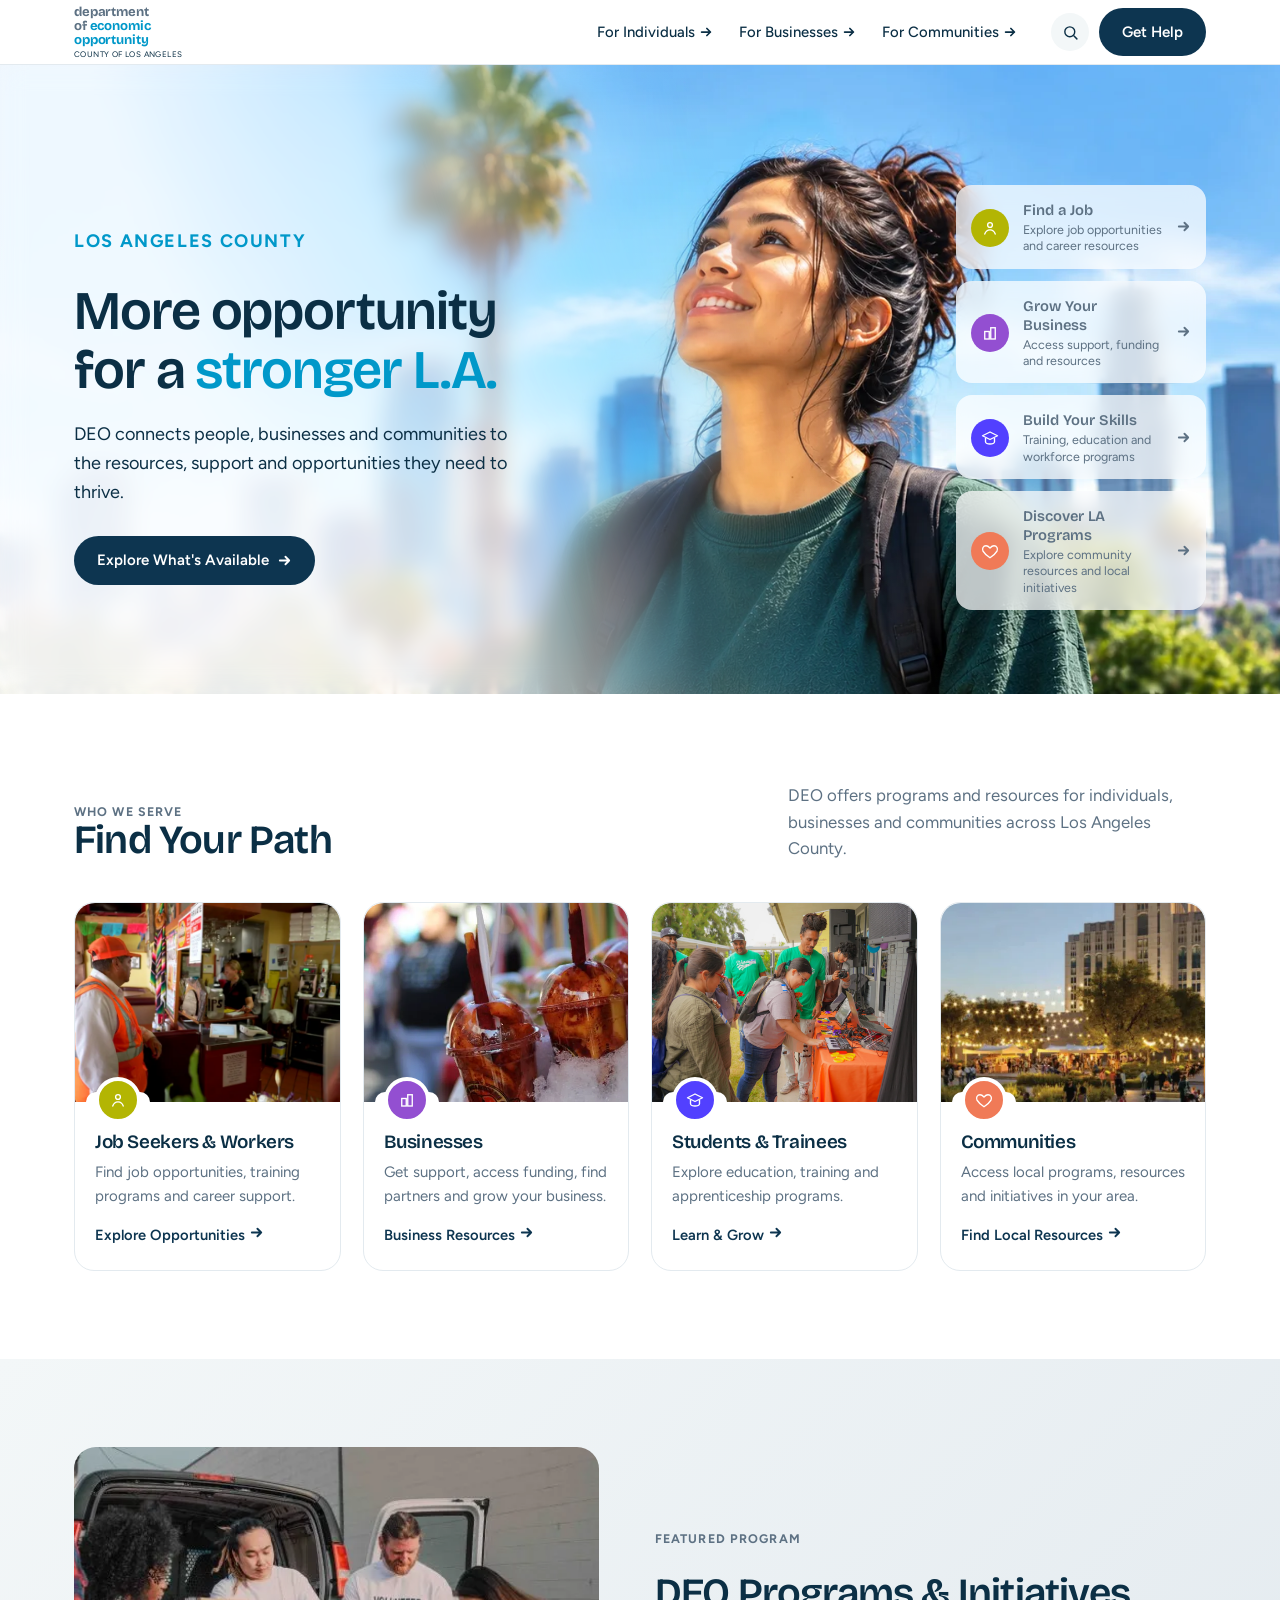
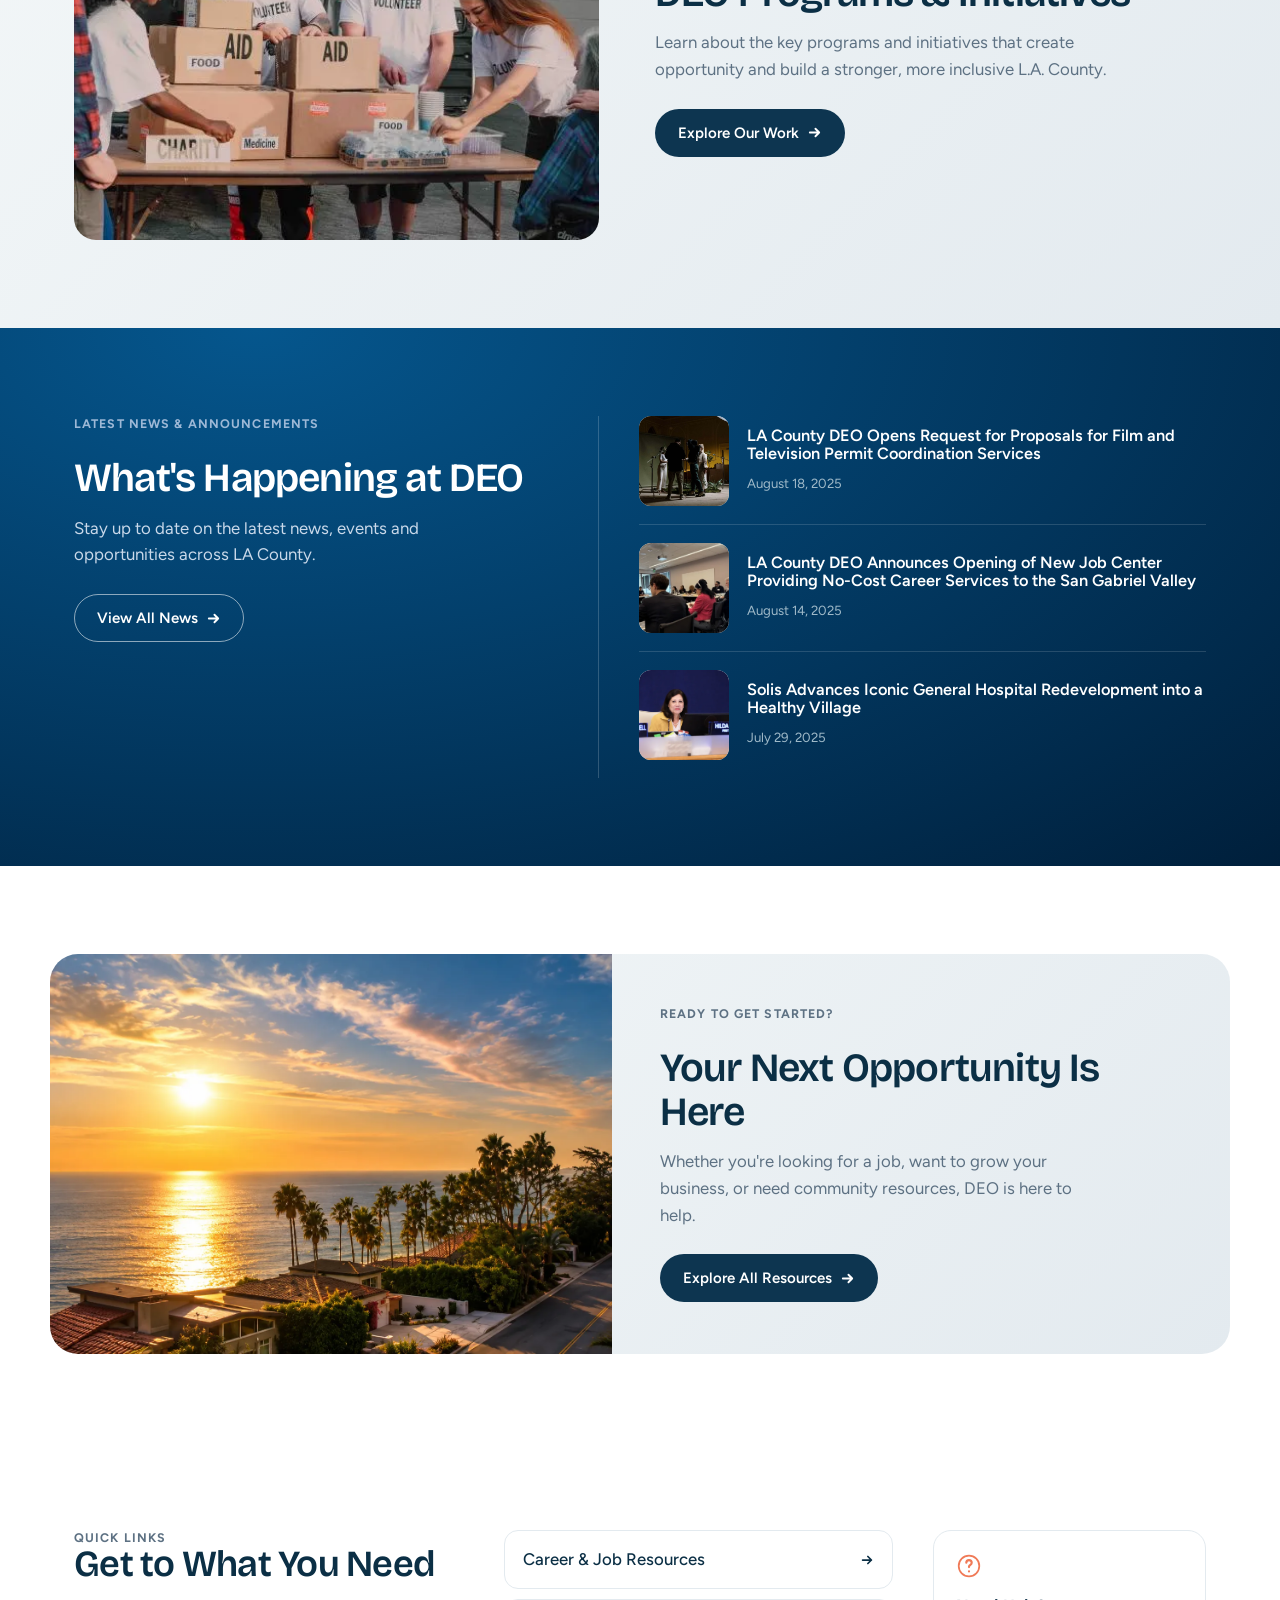
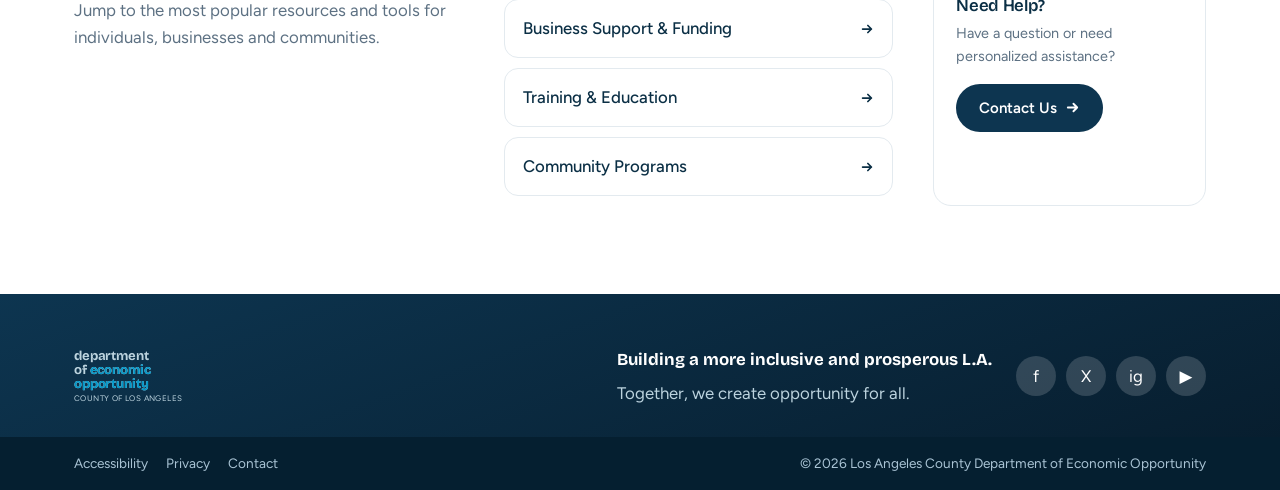
==== commit eb6d80a8: "Appropriate images, WebPs and mobile styling" ====
--- a/index.html
+++ b/index.html
@@ -30,9 +30,6 @@
             ><small>County of Los Angeles</small></span
           ></a
         >
-        <button class="menu" aria-label="Menu" aria-expanded="false" id="mb">
-          ☰
-        </button>
         <nav aria-label="Main">
           <div class="dd">
             <button>
@@ -55,10 +52,18 @@
               </svg>
             </button>
             <ul>
-              <li><a href="youthatwork.html">America's Job Centers of California</a></li>
+              <li>
+                <a href="youthatwork.html"
+                  >America's Job Centers of California</a
+                >
+              </li>
               <li><a href="youthatwork.html">Youth@Work Program</a></li>
-              <li><a href="youthatwork.html">High Road Training Partnerships</a></li>
-              <li><a href="youthatwork.html">Workforce Development Board</a></li>
+              <li>
+                <a href="youthatwork.html">High Road Training Partnerships</a>
+              </li>
+              <li>
+                <a href="youthatwork.html">Workforce Development Board</a>
+              </li>
             </ul>
           </div>
           <div class="dd">
@@ -86,9 +91,13 @@
               <li><a href="youthatwork.html">Sidewalk Vending Program</a></li>
               <li><a href="youthatwork.html">Small Business Commission</a></li>
               <li><a href="youthatwork.html">Life Sciences Industry</a></li>
-              <li><a href="youthatwork.html">Arts, Media, and Entertainment</a></li>
               <li>
-                <a href="youthatwork.html">Malibu-Topanga Business Interruption Fund</a>
+                <a href="youthatwork.html">Arts, Media, and Entertainment</a>
+              </li>
+              <li>
+                <a href="youthatwork.html"
+                  >Malibu-Topanga Business Interruption Fund</a
+                >
               </li>
             </ul>
           </div>
@@ -114,7 +123,11 @@
             </button>
             <ul>
               <li><a href="youthatwork.html">Capital Development</a></li>
-              <li><a href="youthatwork.html">RENOVATE Facade Improvement Program</a></li>
+              <li>
+                <a href="youthatwork.html"
+                  >RENOVATE Facade Improvement Program</a
+                >
+              </li>
             </ul>
           </div>
         </nav>
@@ -143,6 +156,9 @@
             </svg></button
           ><a class="btn" href="#contact"><span>Get Help</span></a>
         </div>
+        <button class="menu" aria-label="Menu" aria-expanded="false" id="mb">
+          ☰
+        </button>
       </div>
     </header>
 
@@ -351,7 +367,7 @@
             <article class="pcard">
               <div class="ph">
                 <img
-                  src="img-covid-guy.jpg"
+                  src="img-orange-vest.webp"
                   alt="A DEO staff member helping a job seeker"
                 />
               </div>
@@ -401,7 +417,7 @@
             <article class="pcard">
               <div class="ph">
                 <img
-                  src="img-workforce-dev-board.jpg"
+                  src="img-drinks.webp"
                   alt="Workforce Development Board members in a meeting"
                 />
               </div>
@@ -455,7 +471,7 @@
             <article class="pcard">
               <div class="ph">
                 <img
-                  src="img-film-set.jpg"
+                  src="img-YouthExpo-2.webp"
                   alt="A High Road Training Partnerships film crew on a training set"
                 />
               </div>
@@ -501,7 +517,7 @@
             <article class="pcard">
               <div class="ph">
                 <img
-                  src="img-capital.png"
+                  src="img-capital.webp"
                   alt="A County capital development project"
                 />
               </div>
@@ -549,7 +565,7 @@
         <div class="w">
           <div class="ph">
             <img
-              src="img-volunteers.jpg"
+              src="img-volunteers.webp"
               alt="Volunteers packing food and supply boxes for a community aid distribution"
             />
           </div>
@@ -620,7 +636,7 @@
             <article class="nitem">
               <div class="ph">
                 <img
-                  src="img-film-set-2.png"
+                  src="img-film-set-2.webp"
                   alt="A film and television production set"
                 />
               </div>
@@ -635,7 +651,7 @@
             <article class="nitem">
               <div class="ph">
                 <img
-                  src="img-small-biz-commission.jpg"
+                  src="img-small-biz-commission.webp"
                   alt="A Small Business Commission meeting"
                 />
               </div>
@@ -650,7 +666,7 @@
             <article class="nitem">
               <div class="ph">
                 <img
-                  src="img-news-solis.png"
+                  src="img-news-solis.webp"
                   alt="Supervisor Hilda Solis at a County meeting"
                 />
               </div>
--- a/style.css
+++ b/style.css
@@ -108,6 +108,7 @@
   text-decoration: none;
   text-wrap: balance;
   flex: none;
+  margin-right: auto;
 }
 .logo b {
   display: block;
@@ -126,17 +127,18 @@
   color: var(--mute);
 }
 .logo .l2 {
-  background-image: linear-gradient(151deg, var(--aquaD), var(--deep));
+  /* background-image: linear-gradient(151deg, var(--aquaD), var(--deep)); */
   background-clip: text;
   -webkit-background-clip: text;
   color: transparent;
+  color: var(--aquaD);
 }
 .logo small {
   display: block;
-  font-size: 0.58rem;
+  font-size: 0.5rem;
   line-height: 1.3;
-  color: var(--mute);
-  letter-spacing: 0.06em;
+  color: var(--ink);
+  letter-spacing: 0.05em;
   text-transform: uppercase;
   margin-top: 2px;
 }
@@ -208,7 +210,6 @@
   display: flex;
   align-items: center;
   gap: 10px;
-  margin-left: auto;
 }
 .ic-btn {
   width: 38px;
@@ -234,7 +235,6 @@
   font-weight: 600;
   font-size: 0.94rem;
   border: 1.5px solid transparent;
-  white-space: nowrap;
   transition:
     box-shadow 0.2s,
     background 0.2s;
@@ -252,7 +252,6 @@
 }
 .menu {
   display: none;
-  margin-left: auto;
   background: var(--panel);
   border: 0;
   border-radius: 10px;
@@ -307,17 +306,15 @@
   max-width: 80%;
 }
 .hero h1 {
-  font-size: clamp(2.3rem, 4.6vw, 3.4rem);
+  font-size: clamp(2.1rem, 4.8148vw + -0.2111rem, 3.4rem);
   text-wrap: balance;
 }
 .hero .t {
   color: var(--aquaD);
 }
 .hero p {
-  /* color: #dce9ef; */
-  font-size: 1.13rem;
+  font-size: clamp(0.8rem, 1.2222vw + 0.2133rem, 1.13rem);
   margin: 20px 0 30px;
-  max-width: 46ch;
 }
 .hero .eyebrow {
   color: var(--aquaD);
@@ -467,7 +464,6 @@
   place-items: center;
   color: #fff;
   border: 4px solid #fff;
-  /* box-shadow: 0 6px 14px -6px rgba(10, 63, 92, 0.4); */
   background-repeat: no-repeat;
   transition: all 0.4s;
 }
@@ -590,6 +586,10 @@
   font-size: 0.83rem;
 }
 /* cta */
+.cta {
+  padding-left: 24px;
+  padding-right: 24px;
+}
 .cta .w {
   display: grid;
   grid-template-columns: 1fr 1.1fr;
@@ -598,6 +598,7 @@
   background-image: var(--g-panel);
   border-radius: 28px;
   padding-left: 0;
+  padding-right: 0;
   overflow: hidden;
 }
 .cta .ph {
@@ -672,7 +673,8 @@
   color: #fff;
 }
 .fmain {
-  padding: 52px 0 30px;
+  padding-top: 52px;
+  padding-bottom: 30px;
   display: flex;
   justify-content: space-between;
   gap: 24px;
@@ -772,7 +774,7 @@
     border: 0;
     padding: 0 0 0 10px;
   }
-  .tools .btn span {
+  .tools .btn {
     display: none;
   }
   .qcard {
@@ -875,9 +877,9 @@
   max-width: 640px;
 }
 
-/* ---- card photo sprite (cards-sprite.jpg) ---- */
+/* ---- card photo sprite (cards-sprite.webp) ---- */
 .ph[class*="p-"] {
-  background-image: url(cards-sprite.jpg);
+  background-image: url(cards-sprite.webp);
   background-repeat: no-repeat;
   background-color: var(--panel);
 }
@@ -1027,14 +1029,7 @@
     sans-serif;
   font-variant-numeric: tabular-nums;
   line-height: 1.05;
-  background-image: linear-gradient(
-    0deg,
-    var(--surface) -100%,
-    var(--color) 500%
-  );
-  background-clip: text;
-  -webkit-background-clip: text;
-  color: transparent;
+  color: color-mix(var(--color) 33%, var(--panel) 66%);
   min-width: 2.4em;
 }
 /* Reserve the final number's width so the stat doesn't resize while counting.
@@ -1095,6 +1090,8 @@
 }
 .prose {
   max-width: 64ch;
+  min-width: 0;
+  width: auto;
 }
 .prose p {
   margin: 0 0 1em;
@@ -1205,6 +1202,7 @@
   border: 1px solid var(--line);
   border-radius: 24px;
   padding: 40px;
+  overflow: hidden;
 }
 .tabpanel[hidden] {
   display: none;
@@ -1229,10 +1227,17 @@
   margin-top: 36px;
   padding-top: 32px;
   border-top: 1px solid var(--line);
+  min-width: 0;
+}
+.tp-cols > div {
+  min-width: 0;
+  width: auto;
 }
 .tp-cols h3 {
   font-size: 1.3rem;
   margin-bottom: 12px;
+  min-width: 0;
+  width: auto;
 }
 /* gallery + lightbox */
 .gal {
@@ -1393,3 +1398,64 @@
     right: 20px;
   }
 }
+
+/* ---- hero: tablet + mobile (desktop untouched) ----
+   Below 901px the photo stops being a backdrop: it becomes a clear band at
+   the top of the hero (still the section's own background-image), and the
+   text sits below it on white. The gradient/blur overlays are removed. */
+@media (max-width: 900px) {
+  .hero,
+  .hero.single {
+    display: flex;
+    min-height: 0;
+    padding: calc(75vw - 4rem) 0 48px;
+    background-color: #fff;
+    background-repeat: no-repeat;
+    background-position: center 0;
+    background-size: auto 75vw;
+  }
+  .hero::before,
+  .hero::after {
+    background: linear-gradient(
+      8deg,
+      #ffffff 10%,
+      #ffffffad 36%,
+      #ffffff2e 48%,
+      #ffffff00 64%
+    );
+    bottom: auto;
+    height: calc(100vw - 4rem);
+  }
+  .hero::after {
+    mask: linear-gradient(8deg, black 40%, transparent 60%);
+  }
+  .hero .w,
+  .hero.single .w {
+    display: block;
+    max-width: none;
+    margin-left: 0;
+  }
+  .hero-content {
+    max-width: 560px;
+  }
+  .hero .eyebrow {
+    margin: 0 0 10px;
+  }
+  .hero p {
+    margin: 16px 0 24px;
+    max-width: 52ch;
+  }
+  .hero .eyebrow + h1 {
+    margin-top: 0;
+  }
+  /* home: the four quick tiles duplicate the audience cards just below */
+  .hero .qcard {
+    display: none;
+  }
+}
+@media (max-width: 640px) {
+  .hero .actions .btn {
+    flex: 1 1 100%;
+    justify-content: center;
+  }
+}
